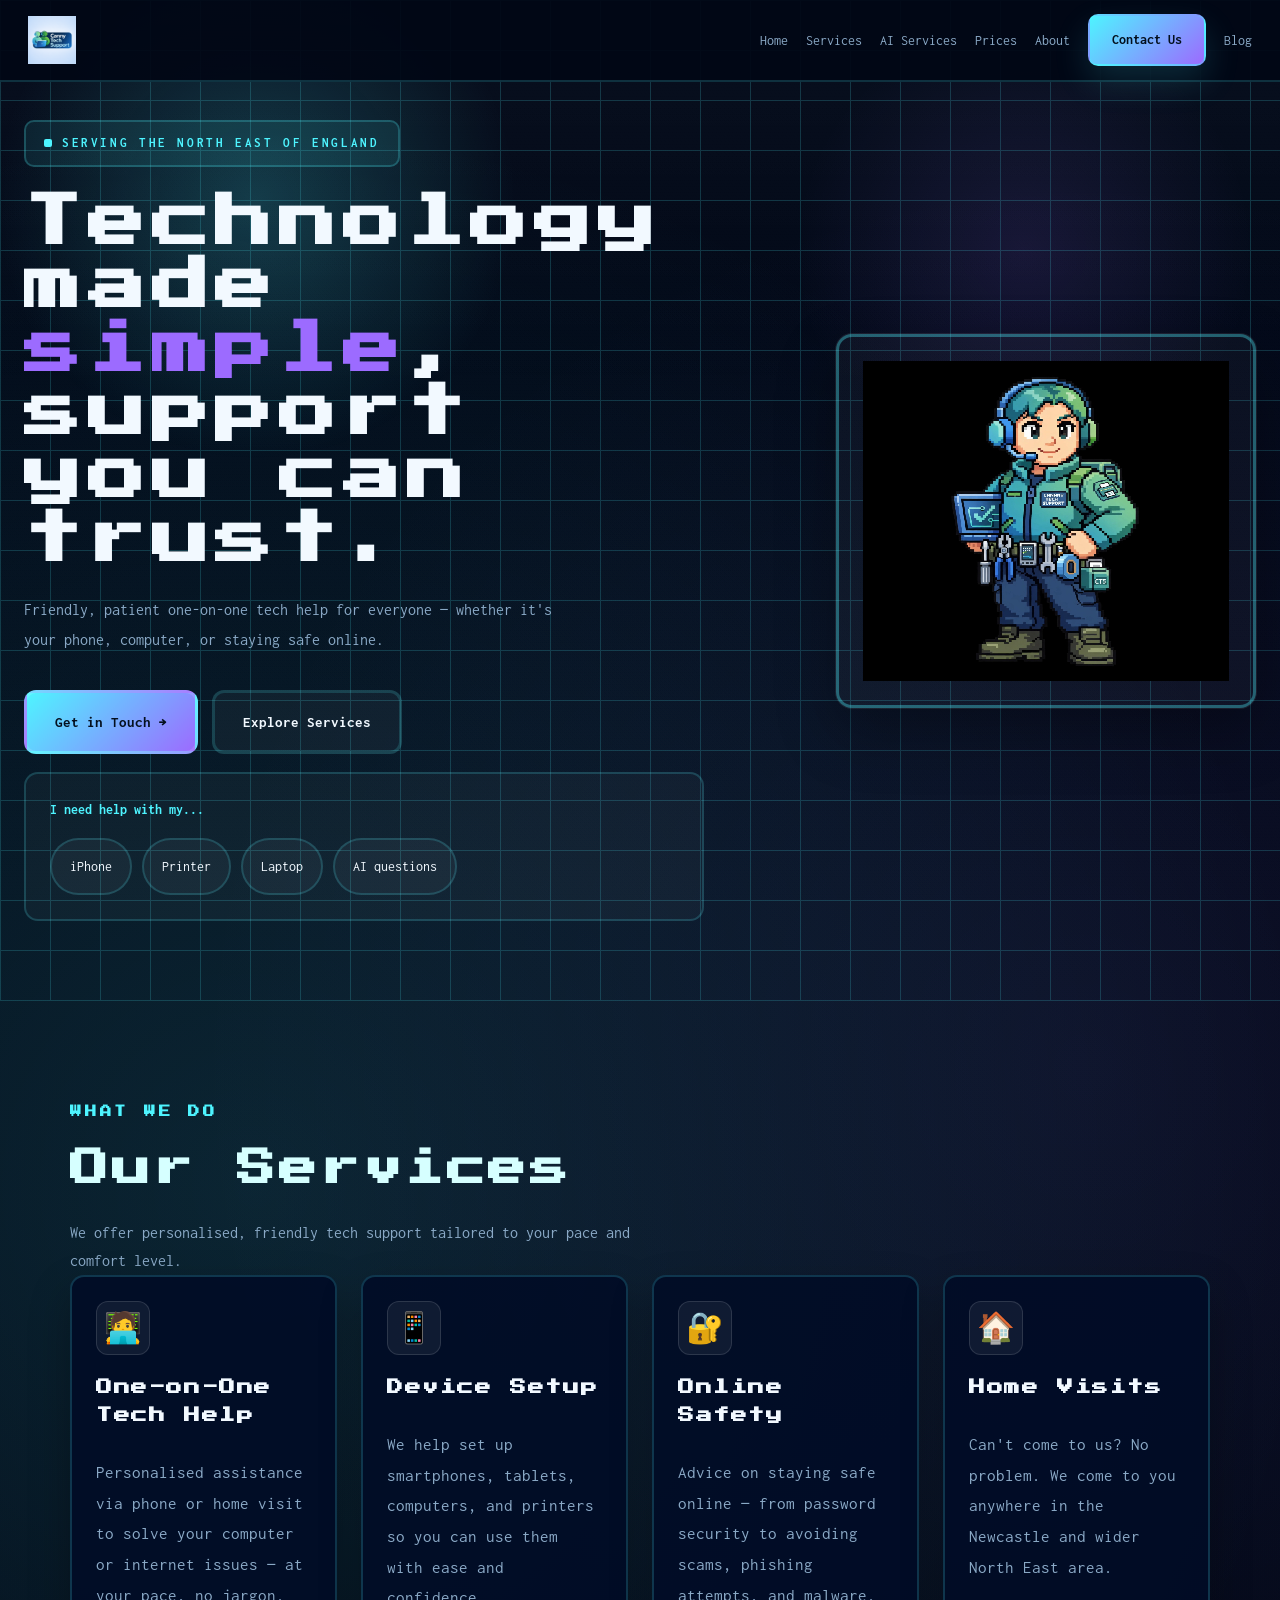
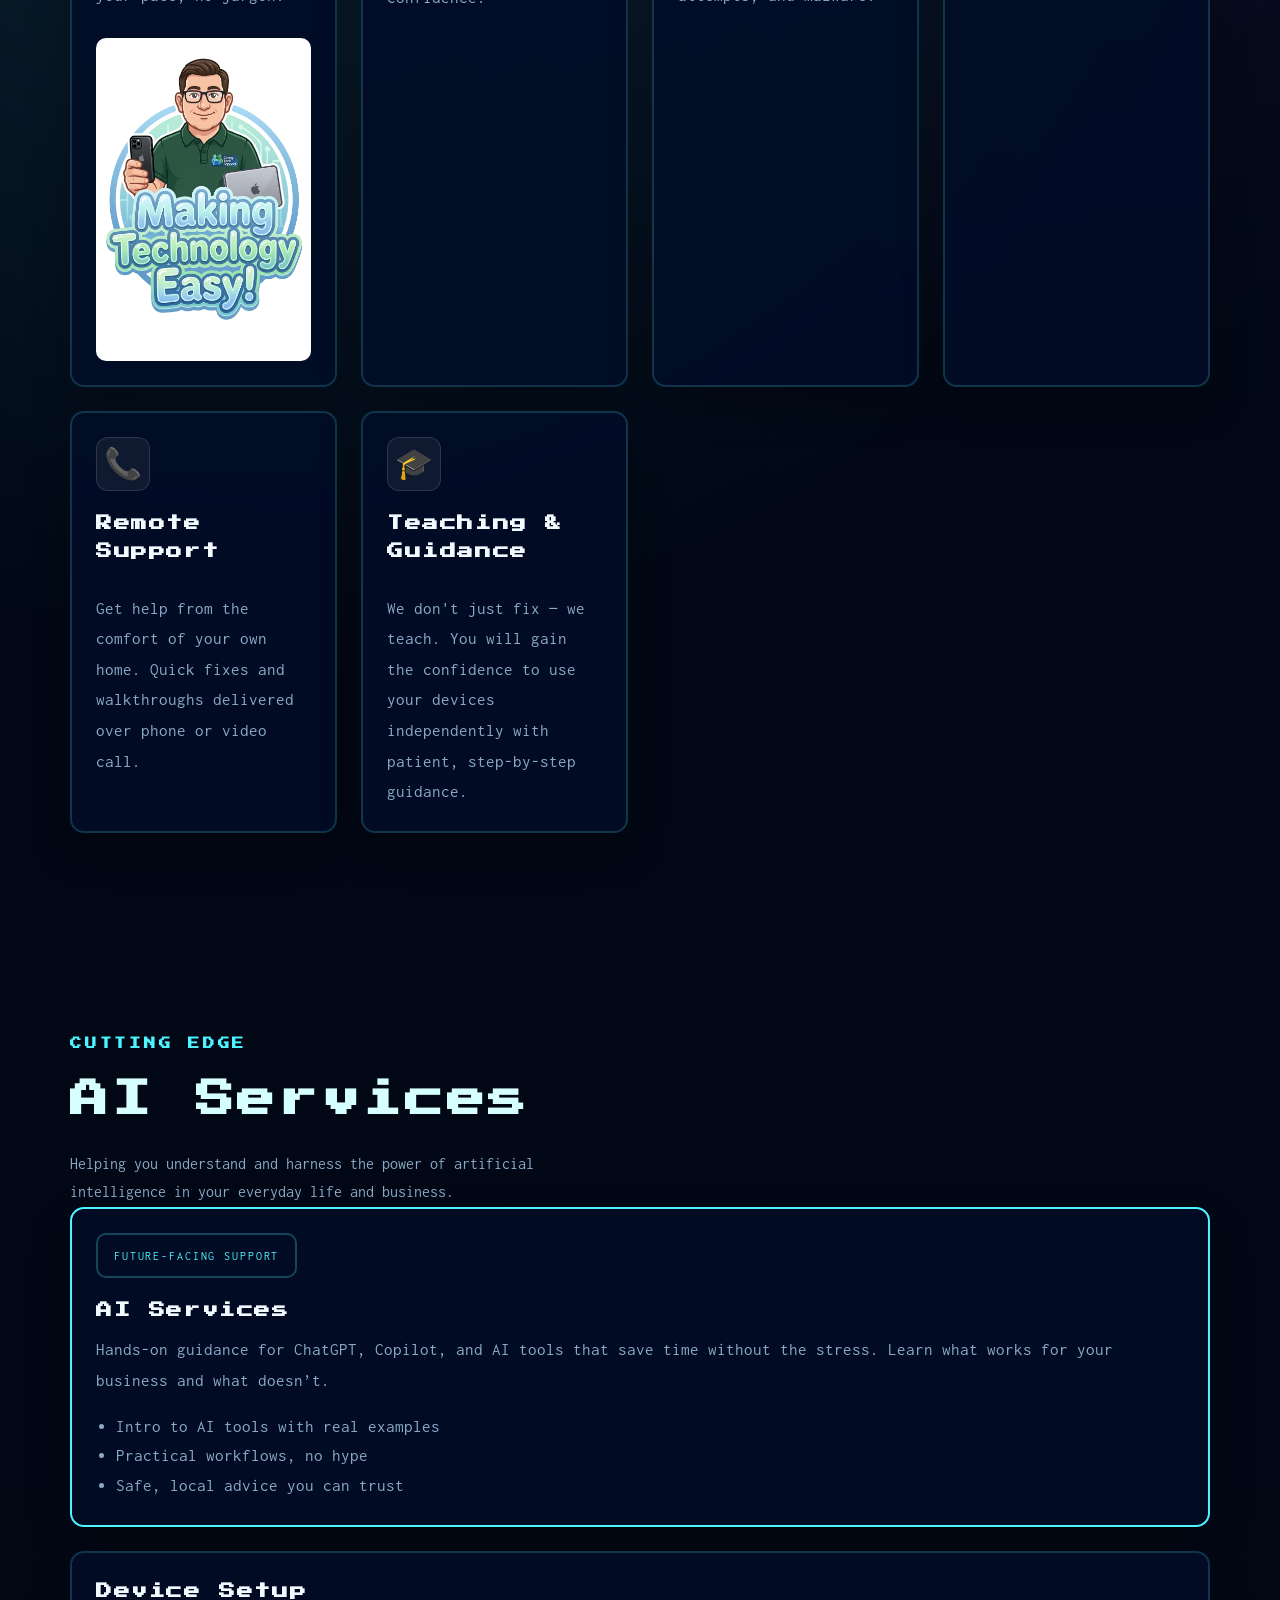
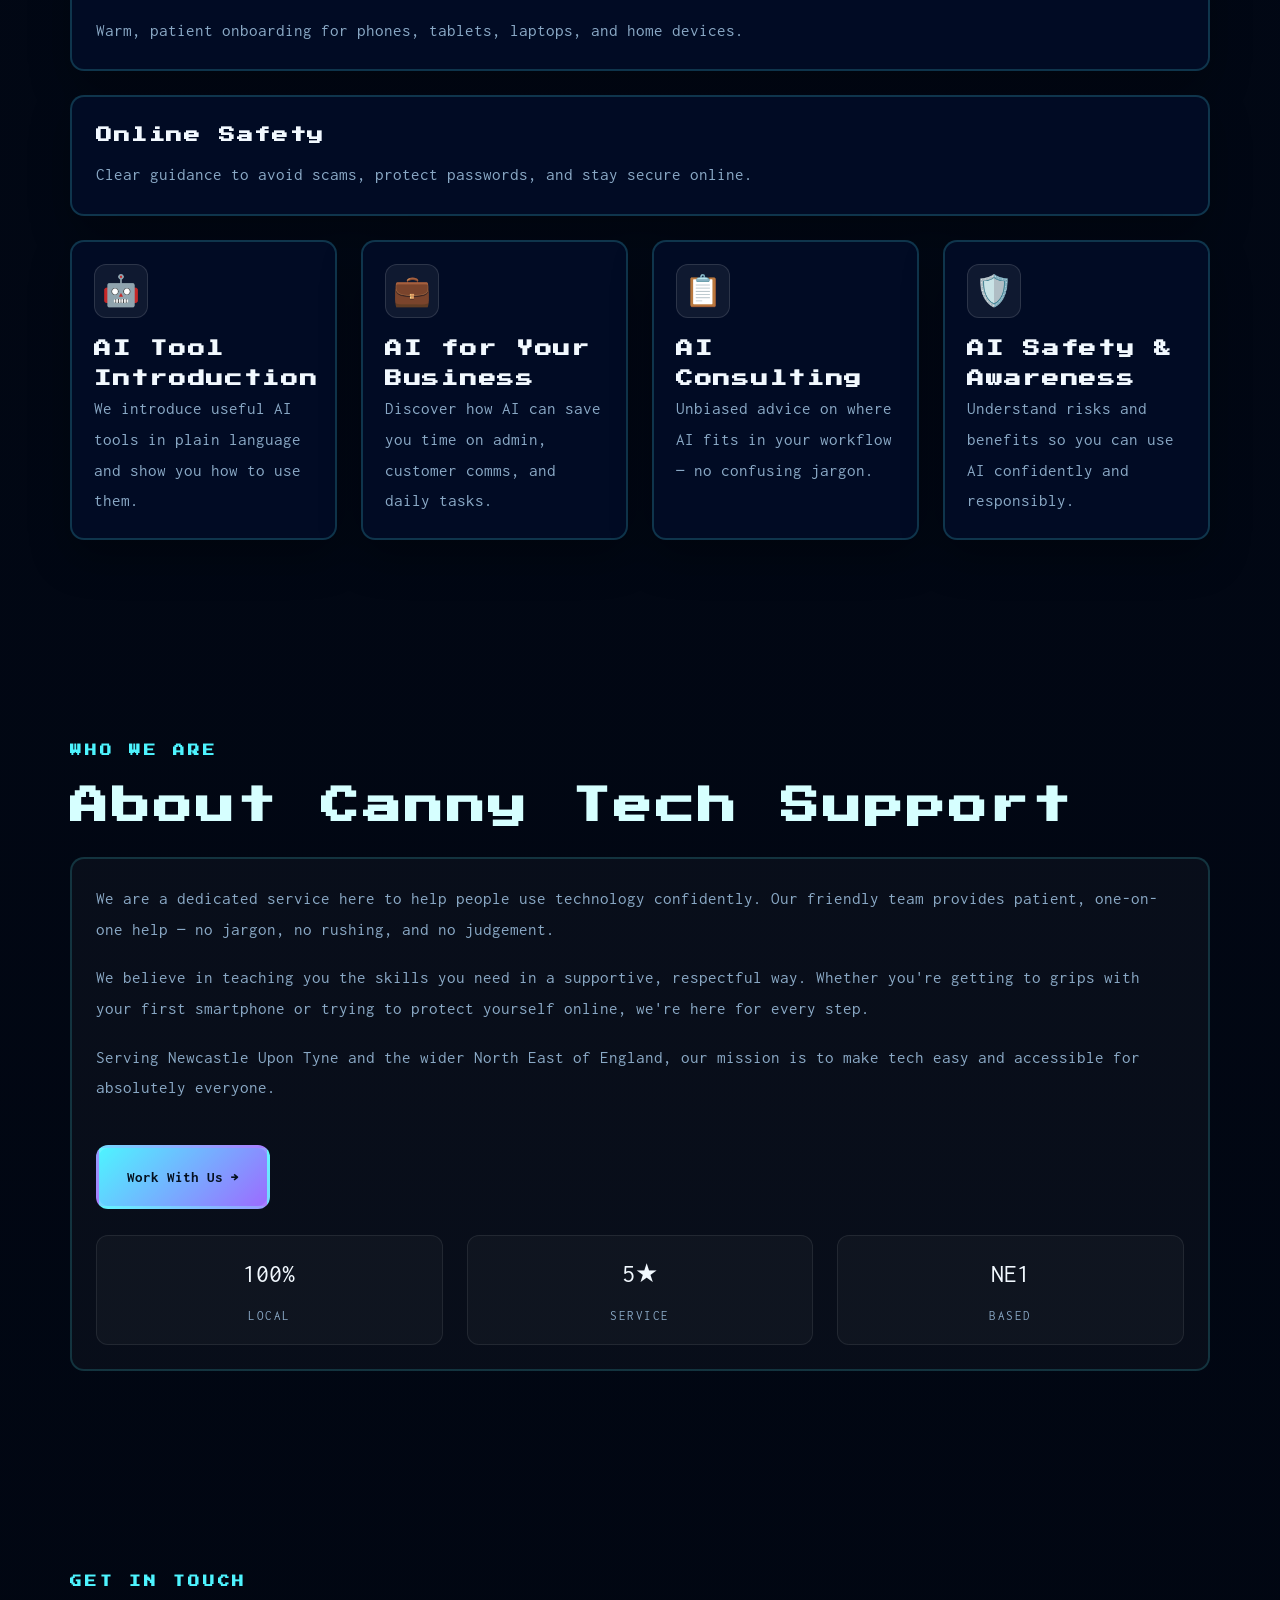
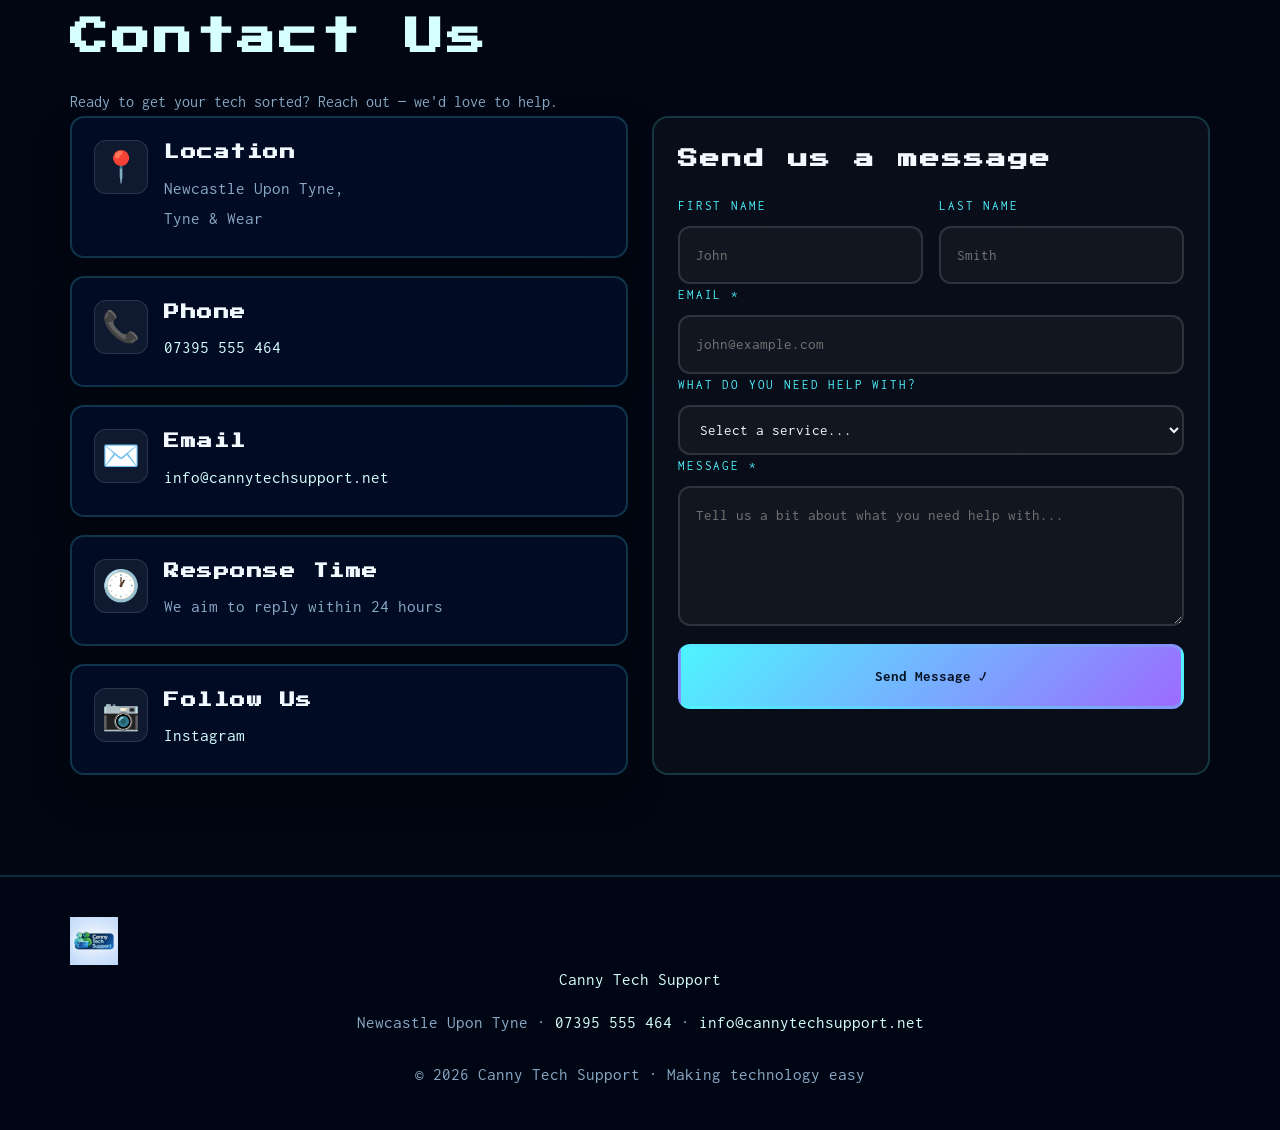
==== index.html @ 5ea212a1 "Initial commit" ====
<!DOCTYPE html>
<html lang="en">
<head>
<meta charset="UTF-8">
<meta name="viewport" content="width=device-width, initial-scale=1.0">
<title>Canny Tech Support</title>
<link rel="preconnect" href="https://fonts.googleapis.com">
<link rel="preconnect" href="https://fonts.gstatic.com" crossorigin>
<link href="https://fonts.googleapis.com/css2?family=Press+Start+2P&family=Inter:wght@400;500;600;700&family=Inconsolata:wght@400;500;600&family=Rajdhani:wght@500;700&family=Syne:wght@400;600;700;800&family=DM+Sans:ital,opsz,wght@0,9..40,300;0,9..40,400;0,9..40,500;1,9..40,300&display=swap" rel="stylesheet">
<link rel="stylesheet" href="css/main.css">
<script async src="https://www.googletagmanager.com/gtag/js?id=G-QMP705S3WR"></script>
<script>
  window.dataLayer = window.dataLayer || [];
  function gtag(){dataLayer.push(arguments);}
  gtag('js', new Date());
  gtag('config', 'G-QMP705S3WR');
</script>
</head>
<body>

<!-- NAV -->
<nav id="navbar">
  <a href="#home" class="nav-logo">
    <img src="img/CTS_Logo.png" alt="Canny Tech Support logo" class="site-logo">
  </a>
  <ul class="nav-links">
    <li><a href="#home">Home</a></li>
    <li><a href="#services">Services</a></li>
    <li><a href="#ai-services">AI Services</a></li>
    <li><a href="quote_calculator.html">Prices</a></li>
    <li><a href="#about">About</a></li>
    <li><a href="#contact" class="nav-cta">Contact Us</a></li>
    <li><a href="blog.html">Blog</a></li>
  </ul>
  <button class="hamburger" id="hamburger" aria-label="Open menu">
    <span></span><span></span><span></span>
  </button>
</nav>

<!-- MOBILE DRAWER (outside nav to avoid stacking/overflow issues) -->
<div class="mobile-drawer" id="mobile-drawer">
  <a href="#home">Home</a>
  <a href="#services">Services</a>
  <a href="#ai-services">AI Services</a>
  <a href="quote_calculator.html">Prices</a>
  <a href="#about">About</a>
  <a href="#contact" class="nav-cta">Contact Us</a>
  <a href="blog.html">Blog</a>

</div>

<!-- HERO -->
<section class="hero" id="home">
  <div class="hero-bg"></div>
  <div class="hero-grid"></div>
  <div class="hero-content">
    <div class="hero-copy">
      <div class="hero-badge">Serving the North East of England</div>
      <h1>Technology made <span>simple</span>,<br>support you can trust.</h1>
      <p class="hero-sub">Friendly, patient one-on-one tech help for everyone — whether it's your phone, computer, or staying safe online.</p>
      <div class="hero-actions">
        <a href="#contact" class="btn-primary">Get in Touch →</a>
        <a href="#services" class="btn-secondary">Explore Services</a>
      </div>
      <div class="hero-card" aria-label="Quick problem solver">
        <p class="hero-card-label">I need help with my...</p>
        <div class="hero-options" role="group" aria-label="Quick help topics">
          <button type="button" class="help-pill" data-target="services">iPhone</button>
          <button type="button" class="help-pill" data-target="services">Printer</button>
          <button type="button" class="help-pill" data-target="services">Laptop</button>
          <button type="button" class="help-pill" data-target="ai-services">AI questions</button>
        </div>
      </div>
    </div>
    <div class="hero-visual" aria-hidden="true">
      <img src="img/Canny-Tech-Guy.png" alt="Pixel art tech support helper" width="120" height="320">
    </div>
  </div>
</section>

<!-- SERVICES -->
<section id="services">
  <div class="container">
    <div class="services-header">
      <div class="section-label">What We Do</div>
      <h2 class="section-title">Our Services</h2>
      <p class="section-desc">We offer personalised, friendly tech support tailored to your pace and comfort level.</p>
    </div>
    <div class="services-grid">
      <div class="service-card">
        <div class="service-icon">🧑‍💻</div>
        <h3>One-on-One Tech Help</h3>
        <p>Personalised assistance via phone or home visit to solve your computer or internet issues — at your pace, no jargon.</p>
        <img src="img/CTS_Tech_Easy.PNG" alt="Tech support professional helping with devices" class="service-card-image">
      </div>
      <div class="service-card">
        <div class="service-icon">📱</div>
        <h3>Device Setup</h3>
        <p>We help set up smartphones, tablets, computers, and printers so you can use them with ease and confidence.</p>
      </div>
      <div class="service-card">
        <div class="service-icon">🔐</div>
        <h3>Online Safety</h3>
        <p>Advice on staying safe online — from password security to avoiding scams, phishing attempts, and malware.</p>
      </div>
      <div class="service-card">
        <div class="service-icon">🏠</div>
        <h3>Home Visits</h3>
        <p>Can't come to us? No problem. We come to you anywhere in the Newcastle and wider North East area.</p>
      </div>
      <div class="service-card">
        <div class="service-icon">📞</div>
        <h3>Remote Support</h3>
        <p>Get help from the comfort of your own home. Quick fixes and walkthroughs delivered over phone or video call.</p>
      </div>
      <div class="service-card">
        <div class="service-icon">🎓</div>
        <h3>Teaching & Guidance</h3>
        <p>We don't just fix — we teach. You will gain the confidence to use your devices independently with patient, step-by-step guidance.</p>
      </div>
    </div>
  </div>
</section>

<!-- AI SERVICES -->
<section id="ai-services">
  <div class="container">
    <div class="section-label">Cutting Edge</div>
    <h2 class="section-title">AI Services</h2>
    <p class="section-desc">Helping you understand and harness the power of artificial intelligence in your everyday life and business.</p>
    <div class="ai-grid">
      <div class="featured-grid">
        <article class="featured-card featured-ai">
          <div class="card-tag">Future-facing support</div>
          <h3>AI Services</h3>
          <p>Hands-on guidance for ChatGPT, Copilot, and AI tools that save time without the stress. Learn what works for your business and what doesn’t.</p>
          <ul class="featured-list">
            <li>Intro to AI tools with real examples</li>
            <li>Practical workflows, no hype</li>
            <li>Safe, local advice you can trust</li>
          </ul>
        </article>
        <article class="featured-card featured-small">
          <h4>Device Setup</h4>
          <p>Warm, patient onboarding for phones, tablets, laptops, and home devices.</p>
        </article>
        <article class="featured-card featured-small">
          <h4>Online Safety</h4>
          <p>Clear guidance to avoid scams, protect passwords, and stay secure online.</p>
        </article>
      </div>
      <div class="ai-details">
        <div class="ai-feature">
          <div class="ai-feature-icon">🤖</div>
          <div>
            <h4>AI Tool Introduction</h4>
            <p>We introduce useful AI tools in plain language and show you how to use them.</p>
          </div>
        </div>
        <div class="ai-feature">
          <div class="ai-feature-icon">💼</div>
          <div>
            <h4>AI for Your Business</h4>
            <p>Discover how AI can save you time on admin, customer comms, and daily tasks.</p>
          </div>
        </div>
        <div class="ai-feature">
          <div class="ai-feature-icon">📋</div>
          <div>
            <h4>AI Consulting</h4>
            <p>Unbiased advice on where AI fits in your workflow — no confusing jargon.</p>
          </div>
        </div>
        <div class="ai-feature">
          <div class="ai-feature-icon">🛡️</div>
          <div>
            <h4>AI Safety & Awareness</h4>
            <p>Understand risks and benefits so you can use AI confidently and responsibly.</p>
          </div>
        </div>
      </div>
    </div>
  </div>
</section>

<!-- ABOUT -->
<section id="about">
  <div class="container">
    <div class="section-label">Who We Are</div>
    <h2 class="section-title">About Canny Tech Support</h2>
    <div class="about-grid">
      <div class="about-text">
        <p>We are a dedicated service here to help people use technology confidently. Our friendly team provides patient, one-on-one help — no jargon, no rushing, and no judgement.</p>
        <p>We believe in teaching you the skills you need in a supportive, respectful way. Whether you're getting to grips with your first smartphone or trying to protect yourself online, we're here for every step.</p>
        <p>Serving Newcastle Upon Tyne and the wider North East of England, our mission is to make tech easy and accessible for absolutely everyone.</p>
        <a href="#contact" class="btn-primary" style="display:inline-flex; margin-top: 24px;">Work With Us →</a>
        <div class="stats-row">
          <div class="stat">
            <div class="stat-number">100%</div>
            <div class="stat-label">Local</div>
          </div>
          <div class="stat">
            <div class="stat-number">5★</div>
            <div class="stat-label">Service</div>
          </div>
          <div class="stat">
            <div class="stat-number">NE1</div>
            <div class="stat-label">Based</div>
          </div>
        </div>
      </div>
    </div>
  </div>
</section>

<!-- CONTACT -->
<section id="contact">
  <div class="container">
    <div class="section-label">Get In Touch</div>
    <h2 class="section-title">Contact Us</h2>
    <p class="section-desc">Ready to get your tech sorted? Reach out — we'd love to help.</p>
    <div class="contact-grid">
      <div class="contact-info">
        <div class="contact-item">
          <div class="contact-icon">📍</div>
          <div>
            <h4>Location</h4>
            <p>Newcastle Upon Tyne,<br>Tyne & Wear</p>
          </div>
        </div>
        <div class="contact-item">
          <div class="contact-icon">📞</div>
          <div>
            <h4>Phone</h4>
            <a href="tel:07395555464">07395 555 464</a>
          </div>
        </div>
        <div class="contact-item">
          <div class="contact-icon">✉️</div>
          <div>
            <h4>Email</h4>
            <a href="mailto:info@cannytechsupport.net">info@cannytechsupport.net</a>
          </div>
        </div>
        <div class="contact-item">
          <div class="contact-icon">🕐</div>
          <div>
            <h4>Response Time</h4>
            <p>We aim to reply within 24 hours</p>
          </div>
        </div>
        <div class="contact-item">
          <div class="contact-icon">📷</div>
          <div>
            <h4>Follow Us</h4>
            <a href="https://www.instagram.com/canny_tech_support?igsh=MTlrdXo3a3o2NHA3bA%3D%3D&utm_source=qr" target="_blank">Instagram</a>
          </div>
        </div>
      </div>
      <div class="contact-form">
        <h3>Send us a message</h3>
        <form action="https://formspree.io/f/mzdakapl" method="POST" id="contact-form">
          <div class="form-row">
            <div class="form-group">
              <label for="fname">First Name</label>
              <input type="text" name="first_name" id="fname" placeholder="John">
            </div>
            <div class="form-group">
              <label for="lname">Last Name</label>
              <input type="text" name="last_name" id="lname" placeholder="Smith">
            </div>
          </div>
          <div class="form-group">
            <label for="email">Email *</label>
            <input type="email" name="email" id="email" placeholder="john@example.com" required>
          </div>
          <div class="form-group">
            <label for="service">What do you need help with?</label>
            <select name="service" id="service">
              <option value="">Select a service...</option>
              <option>One-on-One Tech Help</option>
              <option>Device Setup</option>
              <option>Online Safety</option>
              <option>AI Services</option>
              <option>Home Visit</option>
              <option>Something else</option>
            </select>
          </div>
          <div class="form-group">
            <label for="message">Message *</label>
            <textarea name="message" id="message" placeholder="Tell us a bit about what you need help with..." required></textarea>
          </div>
          <button type="submit" class="form-submit" id="submit-btn">Send Message ✓</button>
          <div class="success-msg" id="success-msg">
            ✓ Message sent! We'll be in touch within 24 hours.
          </div>
          <div class="success-msg" id="error-msg" style="background:rgba(248,113,113,0.1);border-color:rgba(248,113,113,0.3);color:#f87171;">
            ✗ Something went wrong. Please try again or email us directly.
          </div>
        </form>
      </div>
    </div>
  </div>
</section>

<!-- FOOTER -->
<footer>
  <div class="footer-inner">
    <a href="#home" class="footer-logo">
      <img src="img/CTS_Logo.png" alt="Canny Tech Support logo" class="site-logo footer-logo-image">
      <span class="footer-logo-text">Canny Tech Support</span>
    </a>
    <p>Newcastle Upon Tyne · <a href="tel:07395555464">07395 555 464</a> · <a href="mailto:info@cannytechsupport.net">info@cannytechsupport.net</a></p>
    <p style="margin-top:10px">© 2026 Canny Tech Support · Making technology easy</p>
  </div>
</footer>

<script src="js/main.js"></script>
</body>
</html>
---- css/main.css ----
﻿:root {
  --bg: #020918;
  --surface: #071429;
  --surface2: #0b2344;
  --panel: rgba(2, 12, 39, 0.92);
  --border: #4ef4ff;
  --accent: #4ef4ff;
  --accent2: #9c6bff;
  --accent3: #d6ffff;
  --text: #f2f9ff;
  --muted: #8aa9c6;
  --radius: 10px;
  --shadow: 0 18px 40px rgba(0, 0, 0, 0.28);
}

html {
  scroll-behavior: smooth;
}

*, *::before, *::after {
  box-sizing: border-box;
  margin: 0;
  padding: 0;
}

body {
  font-family: 'Inconsolata', monospace;
  background: radial-gradient(circle at 20% 20%, rgba(78, 244, 255, 0.12), transparent 22%),
              radial-gradient(circle at 85% 18%, rgba(156, 107, 255, 0.08), transparent 18%),
              linear-gradient(180deg, #020918 0%, #010611 100%);
  color: var(--text);
  font-size: 17px;
  line-height: 1.75;
  overflow-x: hidden;
  min-height: 100vh;
}

body::before {
  content: '';
  position: fixed;
  inset: 0;
  pointer-events: none;
  background: repeating-linear-gradient(180deg, rgba(255,255,255,0.04) 0 1px, transparent 1px 3px);
  opacity: 0.06;
  z-index: -1;
}

img {
  max-width: 100%;
  display: block;
}

button,
input,
select,
textarea {
  font: inherit;
}

h1, h2, h3, h4, h5, h6, .section-title, .section-label {
  font-family: 'Press Start 2P', monospace;
  letter-spacing: 0.1em;
}

body.large-text { font-size: 19px; }

body.contrast-mode {
  --bg: #020d23;
  --surface: #0b2f5a;
  --surface2: #123b74;
  --border: #6ff5ff;
  --accent: #6ff5ff;
  --accent2: #c08cff;
  --accent3: #f1ffff;
  --text: #f9ffff;
  --muted: #c6e4ff;
}

.nav-logo, .footer-logo {
  color: var(--accent3);
}

nav {
  position: fixed;
  top: 0;
  left: 0;
  right: 0;
  z-index: 110;
  display: flex;
  align-items: center;
  justify-content: space-between;
  flex-wrap: wrap;
  gap: 16px;
  padding: 14px 28px;
  background: rgba(2, 7, 21, 0.92);
  border-bottom: 2px solid rgba(78,244,255,0.18);
}

.nav-logo {
  display: flex;
  align-items: center;
  gap: 14px;
  flex: 0 1 auto;
  min-width: 0;
}

.site-logo {
  height: 48px;
  width: auto;
  display: block;
}

.nav-links {
  display: flex;
  flex: 1 1 auto;
  flex-wrap: wrap;
  gap: 18px;
  list-style: none;
  justify-content: flex-end;
  align-items: center;
  margin-left: 12px;
  min-width: 0;
}

.nav-links li { white-space: nowrap; }

.nav-links a,
.footer-logo,
.nav-logo {
  color: var(--text);
  text-decoration: none;
}

.nav-links a {
  font-size: 0.85rem;
  color: var(--muted);
  transition: color 0.2s ease;
}

.nav-links a:hover { color: var(--accent3); }

.nav-cta {
  display: inline-flex;
  align-items: center;
  justify-content: center;
  padding: 12px 22px;
  border-radius: 10px;
  border: 2px solid rgba(78,244,255,0.3);
  background: linear-gradient(135deg, var(--accent), var(--accent2));
  color: #03101e !important;
  font-weight: 700 !important;
  box-shadow: 0 15px 35px rgba(78,244,255,0.15);
}

.nav-cta:hover { opacity: 0.95; }

.hamburger {
  display: none;
  flex-direction: column;
  gap: 5px;
  border: none;
  background: transparent;
  cursor: pointer;
}

.hamburger span {
  width: 22px;
  height: 2px;
  background: var(--text);
  border-radius: 2px;
  transition: transform 0.3s ease, opacity 0.3s ease;
}

.mobile-drawer {
  display: none;
  position: fixed;
  top: 64px;
  left: 0;
  right: 0;
  background: var(--surface);
  border-top: 1px solid rgba(78,244,255,0.18);
  z-index: 150;
  flex-direction: column;
  padding: 0;
  max-height: 0;
  overflow: hidden;
  transition: max-height 0.35s ease, opacity 0.35s ease;
}

.mobile-drawer.open {
  display: flex;
  max-height: 420px;
  opacity: 1;
}

.mobile-drawer a {
  display: block;
  padding: 14px 22px;
  color: var(--text);
  text-decoration: none;
  font-size: 0.95rem;
  border-bottom: 1px solid rgba(78,244,255,0.1);
  transition: background 0.2s ease, color 0.2s ease;
}

.mobile-drawer a:last-child { border-bottom: none; }

.mobile-drawer a:hover {
  background: rgba(78,244,255,0.08);
  color: var(--accent);
}

.hero {
  min-height: 100vh;
  display: grid;
  align-items: center;
  padding: 120px 24px 80px;
  position: relative;
  overflow: hidden;
  gap: 40px;
}

.hero-bg {
  position: absolute;
  inset: 0;
  background: radial-gradient(circle at 20% 20%, rgba(78,244,255,0.2), transparent 20%),
              radial-gradient(circle at 80% 25%, rgba(156,107,255,0.12), transparent 18%),
              linear-gradient(180deg, rgba(255,255,255,0.03), transparent 40%);
}

.hero-grid {
  position: absolute;
  inset: 0;
  background-image: linear-gradient(var(--border) 1px, transparent 1px),
                    linear-gradient(90deg, var(--border) 1px, transparent 1px);
  background-size: 50px 50px;
  opacity: 0.18;
}

.hero-content {
  position: relative;
  z-index: 1;
  display: grid;
  grid-template-columns: minmax(0, 1fr) minmax(280px, 420px);
  gap: 46px;
  align-items: center;
}

.hero-copy {
  max-width: 680px;
}

.hero-visual {
  padding: 24px;
  background: rgba(255,255,255,0.03);
  border: 3px solid rgba(78,244,255,0.35);
  border-radius: 16px;
  box-shadow: 0 0 0 1px rgba(255,255,255,0.08), 0 24px 60px rgba(0,0,0,0.28);
  display: flex;
  align-items: center;
  justify-content: center;
}

.hero-visual img {
  width: 100%;
  max-width: 420px;
  image-rendering: pixelated;
}

.hero-badge {
  display: inline-flex;
  align-items: center;
  gap: 10px;
  background: rgba(78,244,255,0.08);
  border: 2px solid rgba(78,244,255,0.22);
  border-radius: 10px;
  padding: 10px 18px;
  font-size: 0.82rem;
  font-weight: 700;
  color: var(--accent);
  margin-bottom: 24px;
  letter-spacing: 0.2em;
  text-transform: uppercase;
}

.hero-badge::before {
  content: '';
  width: 8px;
  height: 8px;
  background: var(--accent);
  border-radius: 2px;
}

h1 {
  font-size: clamp(2.2rem, 5vw, 3.6rem);
  line-height: 1.1;
  margin-bottom: 24px;
  color: var(--text);
}

h1 span { color: var(--accent2); }

.hero-sub {
  color: var(--muted);
  font-size: 1rem;
  max-width: 560px;
  margin-bottom: 34px;
  line-height: 1.9;
}

.hero-actions {
  display: flex;
  gap: 14px;
  flex-wrap: wrap;
}

.hero-card {
  margin-top: 18px;
  padding: 24px;
  background: rgba(255,255,255,0.03);
  border: 2px solid rgba(78,244,255,0.18);
  border-radius: 14px;
}

.hero-card-label {
  display: block;
  font-size: 0.85rem;
  font-weight: 700;
  color: var(--accent);
  margin-bottom: 16px;
}

.hero-options {
  display: flex;
  flex-wrap: wrap;
  gap: 10px;
}

.help-pill {
  border: 2px solid rgba(78,244,255,0.18);
  border-radius: 999px;
  background: rgba(255,255,255,0.04);
  color: var(--text);
  padding: 14px 18px;
  cursor: pointer;
  font-size: 0.9rem;
}

.help-pill:hover,
.help-pill:focus-visible {
  background: rgba(78,244,255,0.16);
  border-color: var(--accent);
}

.btn-primary {
  display: inline-flex;
  align-items: center;
  justify-content: center;
  gap: 8px;
  background: linear-gradient(135deg, var(--accent), var(--accent2));
  color: #04101f;
  font-weight: 700;
  font-size: 0.95rem;
  padding: 16px 28px;
  border-radius: 12px;
  border: 3px solid rgba(255,255,255,0.12);
  text-decoration: none;
  transition: transform 0.2s ease, filter 0.2s ease;
}

.btn-primary:hover {
  transform: translateY(-2px);
  filter: brightness(1.05);
}

.btn-secondary {
  display: inline-flex;
  align-items: center;
  justify-content: center;
  gap: 8px;
  background: rgba(255,255,255,0.04);
  color: var(--text);
  font-weight: 700;
  font-size: 0.95rem;
  padding: 16px 28px;
  border-radius: 12px;
  border: 3px solid rgba(78,244,255,0.16);
  text-decoration: none;
  transition: border-color 0.2s ease, background 0.2s ease;
}

.btn-secondary:hover {
  background: rgba(78,244,255,0.12);
  border-color: var(--accent);
  color: var(--accent3);
}

section { padding: 100px 24px; }

.container { max-width: 1140px; margin: 0 auto; }

.section-label {
  font-size: 0.72rem;
  font-weight: 700;
  letter-spacing: 0.24em;
  text-transform: uppercase;
  color: var(--accent);
  margin-bottom: 14px;
}

.section-title {
  font-size: clamp(1.8rem, 3vw, 2.4rem);
  margin-bottom: 16px;
  color: var(--accent3);
}

.section-desc {
  color: var(--muted);
  max-width: 560px;
  font-size: 0.98rem;
  line-height: 1.8;
}

.services-grid,
.ai-details,
.stats-row,
.about-grid,
.contact-grid {
  display: grid;
  gap: 24px;
}

.services-grid {
  grid-template-columns: repeat(auto-fit, minmax(260px, 1fr));
}

.service-card,
.ai-feature,
.contact-item,
.featured-card,
.snake-score,
.snake-board-wrap,
.snake-panel,
.blog-card {
  background: var(--panel);
  border: 2px solid rgba(78,244,255,0.18);
  border-radius: 14px;
  box-shadow: var(--shadow);
}

.service-card {
  padding: 24px;
  display: flex;
  flex-direction: column;
  gap: 18px;
}

.service-icon,
.ai-feature-icon,
.contact-icon {
  width: 54px;
  height: 54px;
  display: grid;
  place-items: center;
  border-radius: 12px;
  font-size: 1.9rem;
  background: rgba(255,255,255,0.06);
  border: 1px solid rgba(255,255,255,0.12);
}

.service-card h3,
.featured-card h3,
.featured-card h4,
.contact-item h4,
.about-text h3 {
  font-size: 1rem;
  color: var(--text);
  margin-bottom: 10px;
}

.service-card p,
.featured-card p,
.contact-item p,
.contact-item a,
.about-text p,
.ai-feature p,
.blog-card p {
  color: var(--muted);
  line-height: 1.8;
}

.service-card img {
  width: 100%;
  display: block;
  margin-top: 10px;
  border-radius: 10px;
  image-rendering: crisp-edges;
}

.featured-grid {
  display: grid;
  gap: 24px;
}

.featured-ai,
.featured-small {
  padding: 24px;
}

.featured-ai {
  border-color: var(--accent);
}

.card-tag {
  display: inline-flex;
  padding: 10px 16px;
  border: 2px solid rgba(78,244,255,0.25);
  border-radius: 10px;
  color: var(--accent);
  font-size: 0.78rem;
  letter-spacing: 0.15em;
  margin-bottom: 18px;
  text-transform: uppercase;
}

.featured-list {
  padding-left: 20px;
  margin-top: 16px;
  color: var(--muted);
}

.ai-grid {
  display: grid;
  gap: 24px;
}

.ai-details {
  grid-template-columns: repeat(auto-fit, minmax(220px, 1fr));
}

.ai-feature {
  padding: 22px;
}

.ai-feature-icon { margin-bottom: 16px; }

.about-grid { grid-template-columns: 1fr; }

.about-text {
  padding: 24px;
  border: 2px solid rgba(78,244,255,0.16);
  border-radius: 14px;
  background: rgba(255,255,255,0.03);
}

.about-text p { margin-bottom: 18px; }

.stats-row {
  grid-template-columns: repeat(3, minmax(0, 1fr));
  margin-top: 26px;
}

.stat {
  padding: 16px;
  background: rgba(255,255,255,0.03);
  border: 1px solid rgba(255,255,255,0.08);
  border-radius: 12px;
  text-align: center;
}

.stat-number {
  font-size: 1.6rem;
  margin-bottom: 8px;
}

.stat-label {
  color: var(--muted);
  letter-spacing: 0.12em;
  text-transform: uppercase;
  font-size: 0.8rem;
}

.contact-grid {
  grid-template-columns: minmax(280px, 1fr) minmax(320px, 1fr);
}

.contact-info { display: grid; gap: 18px; }

.contact-item {
  display: grid;
  grid-template-columns: auto 1fr;
  gap: 16px;
  align-items: flex-start;
  padding: 22px;
}

.contact-item h4 {
  margin-bottom: 6px;
  font-size: 0.95rem;
}

.contact-item a {
  color: var(--accent3);
  text-decoration: none;
}

.contact-item a:hover { color: var(--accent); }

.contact-form {
  padding: 24px;
  border: 2px solid rgba(78,244,255,0.18);
  border-radius: 16px;
  background: rgba(255,255,255,0.03);
}

.contact-form h3 { margin-bottom: 18px; }

.form-row {
  display: grid;
  gap: 16px;
  grid-template-columns: repeat(2, minmax(0, 1fr));
}

.form-group { display: grid; gap: 8px; }

label {
  font-size: 0.82rem;
  text-transform: uppercase;
  letter-spacing: 0.14em;
  color: var(--accent);
}

input,
select,
textarea {
  width: 100%;
  border: 2px solid rgba(255,255,255,0.12);
  border-radius: 12px;
  background: rgba(255,255,255,0.04);
  color: var(--text);
  padding: 14px 16px;
  font-size: 0.95rem;
  outline: none;
}

input:focus,
select:focus,
textarea:focus {
  border-color: var(--accent);
  box-shadow: 0 0 0 4px rgba(78,244,255,0.1);
}

textarea { min-height: 140px; resize: vertical; }

.form-submit {
  margin-top: 18px;
  display: inline-flex;
  align-items: center;
  justify-content: center;
  width: 100%;
  padding: 16px 22px;
  border: 3px solid rgba(78,244,255,0.25);
  background: linear-gradient(135deg, #4ef4ff, #9c6bff);
  color: #04101f;
  font-weight: 700;
  font-size: 0.95rem;
  border-radius: 12px;
  cursor: pointer;
  transition: transform 0.2s ease, filter 0.2s ease;
}

.form-submit:hover { transform: translateY(-1px); filter: brightness(1.05); }

.success-msg {
  margin-top: 18px;
  padding: 16px;
  border: 2px solid rgba(78,244,255,0.2);
  background: rgba(78,244,255,0.08);
  color: var(--accent3);
  border-radius: 12px;
  display: none;
}

.success-msg.animate { animation: pop 0.35s ease both; }

@keyframes pop {
  from { transform: scale(0.98); opacity: 0; }
  to { transform: scale(1); opacity: 1; }
}

footer {
  padding: 40px 24px;
  background: rgba(2, 7, 21, 0.96);
  border-top: 2px solid rgba(78,244,255,0.16);
}

.footer-inner {
  max-width: 1140px;
  margin: 0 auto;
  display: grid;
  gap: 12px;
  text-align: center;
}

.footer-inner p {
  color: var(--muted);
  line-height: 1.8;
}

.footer-inner a {
  color: var(--accent3);
  text-decoration: none;
}

.footer-inner a:hover { color: var(--accent); }

@media (max-width: 960px) {
  nav { padding: 14px 20px; }
  .nav-links { gap: 18px; }
  .hero { padding-top: 100px; }
  .hero-content { grid-template-columns: 1fr; }
  .hero-visual { max-width: 100%; }
  .contact-grid,
  .about-grid,
  .stats-row,
  .ai-details { grid-template-columns: 1fr; }
  .form-row { grid-template-columns: 1fr; }
}

@media (max-width: 960px) {
  .nav-links { display: none; }
  .hamburger { display: flex; }
  nav { justify-content: space-between; }
  .hero { padding-top: 100px; }
  .hero-content { grid-template-columns: 1fr; }
  .hero-visual { max-width: 100%; }
  .contact-grid,
  .about-grid,
  .stats-row,
  .ai-details { grid-template-columns: 1fr; }
  .form-row { grid-template-columns: 1fr; }
}

@media (max-width: 720px) {
  .nav-links { display: none; }
  .hamburger { display: flex; }
  nav {
    justify-content: space-between;
    padding: 14px 18px;
  }
  .hero { padding: 100px 18px 60px; }
  .hero-badge { width: fit-content; }
  .hero-sub { margin-left: auto; margin-right: auto; }
  .hero-actions { justify-content: center; }
  section { padding: 80px 18px; }
  .footer-inner { text-align: left; }
}

.blog-grid {
  display: grid;
  grid-template-columns: repeat(auto-fit, minmax(280px, 1fr));
  gap: 24px;
  padding-top: 0;
  padding-bottom: 80px;
}

.blog-card {
  background: var(--panel);
  border: 2px solid rgba(78,244,255,0.18);
  border-radius: 14px;
  overflow: hidden;
  box-shadow: 0 20px 50px rgba(0, 0, 0, 0.22);
  transition: transform 0.25s ease, border-color 0.25s ease;
  display: flex;
  flex-direction: column;
}

.blog-card:hover {
  transform: translateY(-4px);
  border-color: rgba(78,244,255,0.5);
}

.blog-image-link { display: block; text-decoration: none; }

.blog-card img {
  width: 100%;
  height: auto;
  max-height: 320px;
  object-fit: contain;
  object-position: center;
  display: block;
  padding: 16px 16px 0;
  background: linear-gradient(180deg, rgba(6, 22, 48, 0.85), rgba(6, 22, 48, 0.2));
  border-bottom: 2px solid rgba(78,244,255,0.1);
}

.blog-card-body { padding: 24px; }

.blog-kicker {
  color: var(--accent);
  font-size: 0.8rem;
  text-transform: uppercase;
  letter-spacing: 0.08em;
  margin-bottom: 8px;
  font-weight: 700;
}

.blog-card h2 {
  font-size: 1.35rem;
  margin-bottom: 10px;
}

.blog-card p { color: var(--muted); line-height: 1.7; }

.snake-score {
  min-width: 120px;
  padding: 14px 18px;
  background: var(--panel);
  border: 2px solid rgba(78,244,255,0.22);
  border-radius: 14px;
  text-align: center;
}

.snake-score span {
  display: block;
  color: var(--muted);
  font-size: 0.75rem;
  font-weight: 700;
  letter-spacing: 0.08em;
  text-transform: uppercase;
}

.snake-score strong {
  display: block;
  color: var(--accent3);
  font-size: 2rem;
  line-height: 1.1;
}

.snake-layout {
  display: grid;
  grid-template-columns: minmax(280px, 1fr) minmax(200px, 320px);
  gap: 24px;
  align-items: start;
}

.snake-board-wrap,
.snake-panel {
  background: var(--panel);
  border: 2px solid rgba(78,244,255,0.22);
  border-radius: 14px;
  box-shadow: 0 20px 50px rgba(0, 0, 0, 0.22);
}

.snake-board-wrap { padding: clamp(12px, 2vw, 18px); }

.snake-board {
  --snake-grid-size: 20;
  display: grid;
  grid-template-columns: repeat(var(--snake-grid-size), 1fr);
  width: 100%;
  max-width: 620px;
  aspect-ratio: 1;
  margin: 0 auto;
  background: #010816;
  border: 2px solid rgba(78,244,255,0.18);
  outline: none;
}

.snake-cell {
  border: 1px solid rgba(78,244,255,0.08);
  background: rgba(255,255,255,0.02);
}

.snake-cell-body { background: var(--accent); }

.snake-cell-head { background: var(--accent3); }

.snake-cell-food { background: #f87171; }

.snake-panel { display: grid; gap: 18px; padding: 20px; }

.snake-status { color: var(--muted); font-weight: 700; }

.snake-actions { display: grid; gap: 10px; }

.snake-restart,
.snake-pause { width: 100%; justify-content: center; }

.snake-controls {
  display: grid;
  grid-template-columns: repeat(2, 1fr);
  gap: 10px;
}

.snake-controls button {
  width: 100%;
  min-height: 48px;
  border: 2px solid rgba(255,255,255,0.14);
  border-radius: 12px;
  background: #020918;
  color: var(--text);
  cursor: pointer;
  font-weight: 700;
  transition: border-color 0.2s ease, transform 0.2s ease;
}

.snake-controls button:hover,
.snake-controls button:focus-visible {
  border-color: var(--accent);
  outline: none;
  transform: translateY(-1px);
}

.snake-footnote {
  margin-top: 32px;
  padding: 22px;
  border-radius: var(--radius);
  background: rgba(255,255,255,0.04);
  border: 1px solid rgba(255,255,255,0.08);
  color: var(--muted);
  line-height: 1.8;
}
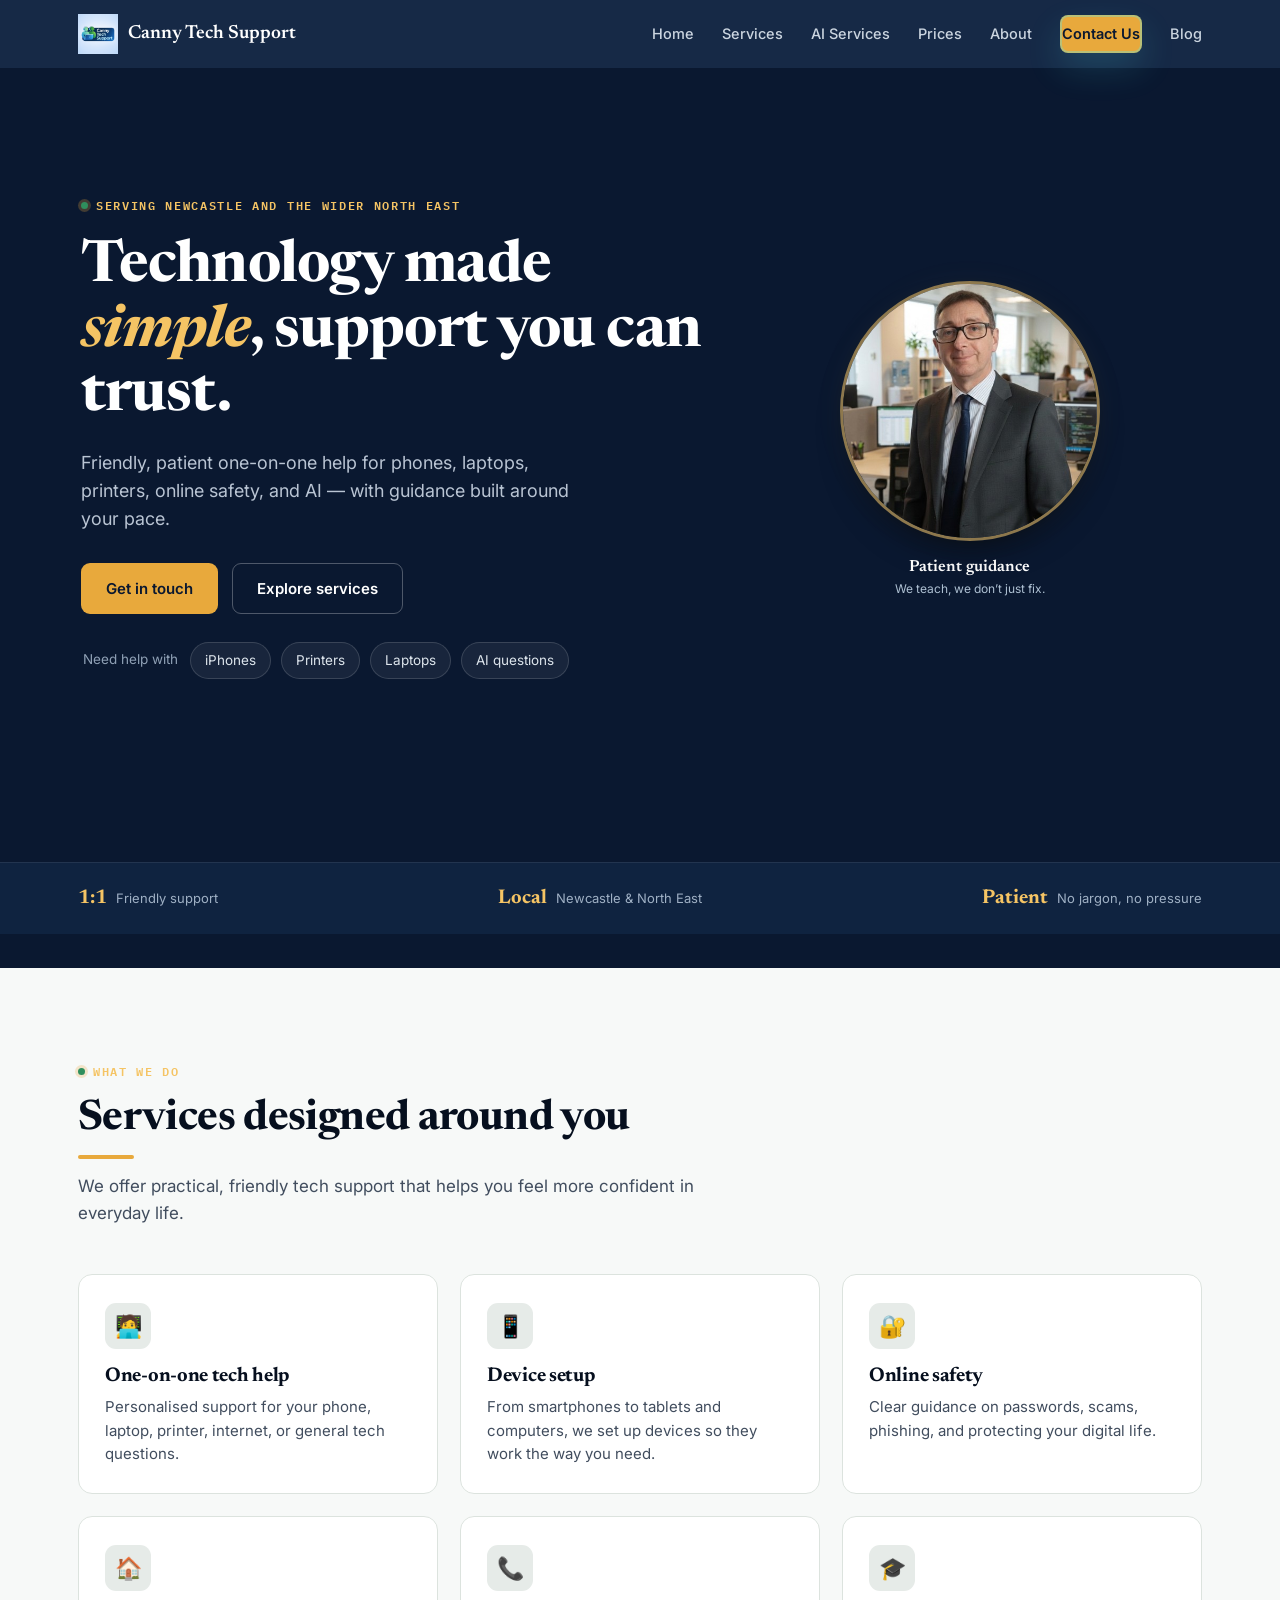
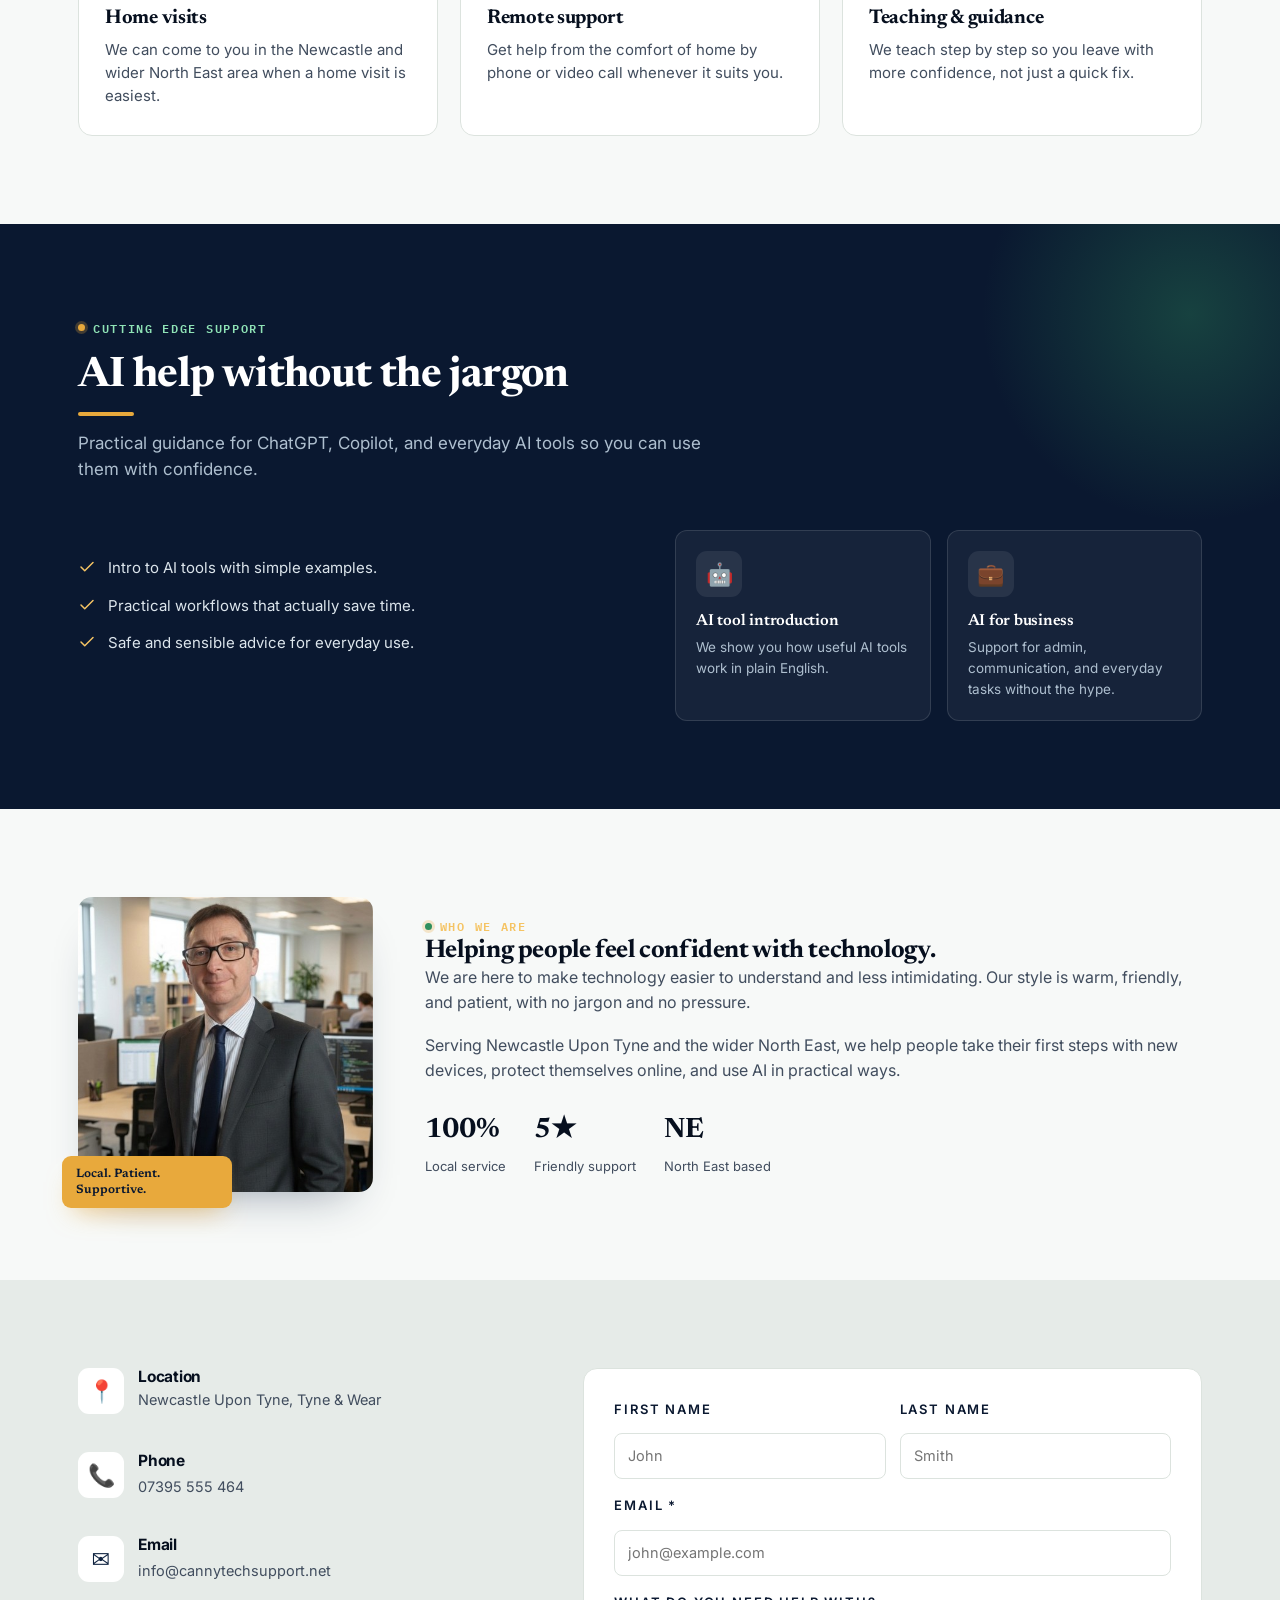
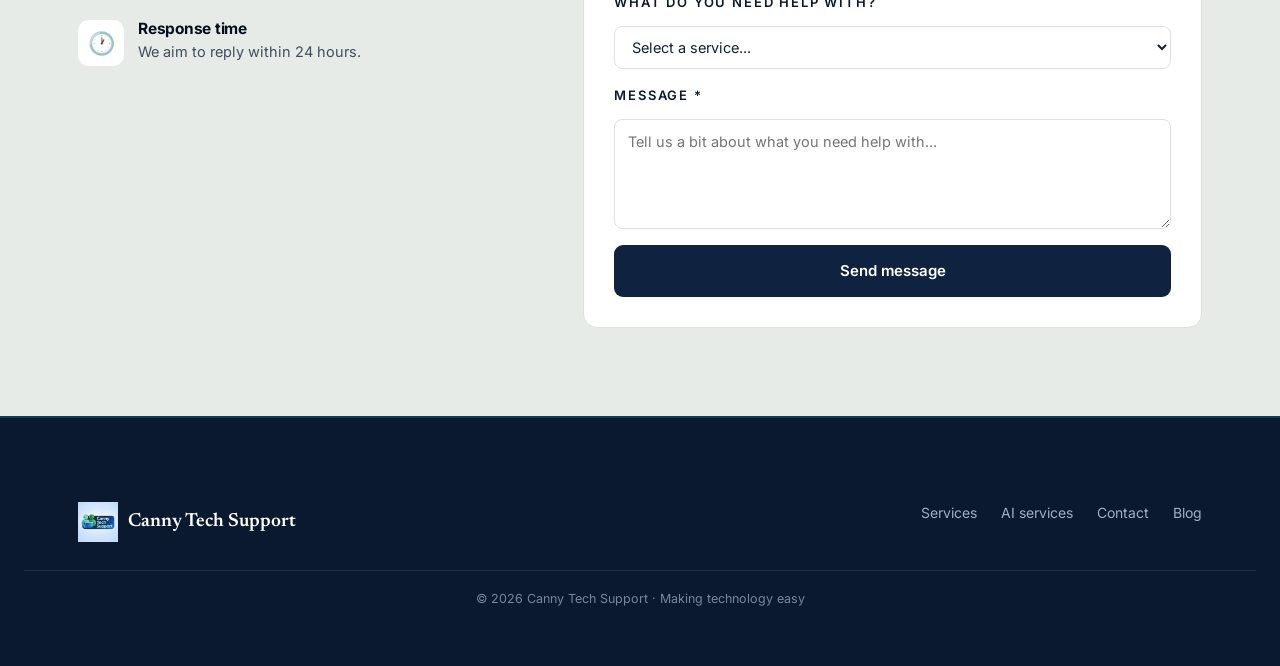
==== commit a4e69004: "Update blog and quote calculator images, brighten blog headings, and apply page revisions" ====
--- a/index.html
+++ b/index.html
@@ -1,282 +1,237 @@
 <!DOCTYPE html>
 <html lang="en">
 <head>
-<meta charset="UTF-8">
-<meta name="viewport" content="width=device-width, initial-scale=1.0">
-<title>Canny Tech Support</title>
-<link rel="preconnect" href="https://fonts.googleapis.com">
-<link rel="preconnect" href="https://fonts.gstatic.com" crossorigin>
-<link href="https://fonts.googleapis.com/css2?family=Press+Start+2P&family=Inter:wght@400;500;600;700&family=Inconsolata:wght@400;500;600&family=Rajdhani:wght@500;700&family=Syne:wght@400;600;700;800&family=DM+Sans:ital,opsz,wght@0,9..40,300;0,9..40,400;0,9..40,500;1,9..40,300&display=swap" rel="stylesheet">
-<link rel="stylesheet" href="css/main.css">
-<script async src="https://www.googletagmanager.com/gtag/js?id=G-QMP705S3WR"></script>
-<script>
-  window.dataLayer = window.dataLayer || [];
-  function gtag(){dataLayer.push(arguments);}
-  gtag('js', new Date());
-  gtag('config', 'G-QMP705S3WR');
-</script>
+  <meta charset="UTF-8">
+  <meta name="viewport" content="width=device-width, initial-scale=1.0">
+  <title>Canny Tech Support — Technology made simple, people made confident</title>
+  <meta name="description" content="Friendly, patient one-on-one tech support and AI guidance across Newcastle and the North East. We teach, not just fix.">
+  <link rel="preconnect" href="https://fonts.googleapis.com">
+  <link rel="preconnect" href="https://fonts.gstatic.com" crossorigin>
+  <link href="https://fonts.googleapis.com/css2?family=Newsreader:ital,opsz,wght@0,72,400;0,72,500;0,72,600;0,72,700;1,72,500;1,72,600;1,72,700&family=Inter:wght@400;500;600;700&family=IBM+Plex+Mono:wght@500&display=swap" rel="stylesheet">
+  <link rel="stylesheet" href="css/main.css">
+  <script async src="https://www.googletagmanager.com/gtag/js?id=G-QMP705S3WR"></script>
+  <script>
+    window.dataLayer = window.dataLayer || [];
+    function gtag(){dataLayer.push(arguments);}
+    gtag('js', new Date());
+    gtag('config', 'G-QMP705S3WR');
+  </script>
 </head>
 <body>
-
-<!-- NAV -->
-<nav id="navbar">
-  <a href="#home" class="nav-logo">
-    <img src="img/CTS_Logo.png" alt="Canny Tech Support logo" class="site-logo">
-  </a>
-  <ul class="nav-links">
-    <li><a href="#home">Home</a></li>
-    <li><a href="#services">Services</a></li>
-    <li><a href="#ai-services">AI Services</a></li>
-    <li><a href="quote_calculator.html">Prices</a></li>
-    <li><a href="#about">About</a></li>
-    <li><a href="#contact" class="nav-cta">Contact Us</a></li>
-    <li><a href="blog.html">Blog</a></li>
-  </ul>
-  <button class="hamburger" id="hamburger" aria-label="Open menu">
-    <span></span><span></span><span></span>
-  </button>
-</nav>
-
-<!-- MOBILE DRAWER (outside nav to avoid stacking/overflow issues) -->
-<div class="mobile-drawer" id="mobile-drawer">
-  <a href="#home">Home</a>
-  <a href="#services">Services</a>
-  <a href="#ai-services">AI Services</a>
-  <a href="quote_calculator.html">Prices</a>
-  <a href="#about">About</a>
-  <a href="#contact" class="nav-cta">Contact Us</a>
-  <a href="blog.html">Blog</a>
-
-</div>
-
-<!-- HERO -->
-<section class="hero" id="home">
-  <div class="hero-bg"></div>
-  <div class="hero-grid"></div>
-  <div class="hero-content">
-    <div class="hero-copy">
-      <div class="hero-badge">Serving the North East of England</div>
-      <h1>Technology made <span>simple</span>,<br>support you can trust.</h1>
-      <p class="hero-sub">Friendly, patient one-on-one tech help for everyone — whether it's your phone, computer, or staying safe online.</p>
-      <div class="hero-actions">
-        <a href="#contact" class="btn-primary">Get in Touch →</a>
-        <a href="#services" class="btn-secondary">Explore Services</a>
-      </div>
-      <div class="hero-card" aria-label="Quick problem solver">
-        <p class="hero-card-label">I need help with my...</p>
-        <div class="hero-options" role="group" aria-label="Quick help topics">
-          <button type="button" class="help-pill" data-target="services">iPhone</button>
-          <button type="button" class="help-pill" data-target="services">Printer</button>
-          <button type="button" class="help-pill" data-target="services">Laptop</button>
-          <button type="button" class="help-pill" data-target="ai-services">AI questions</button>
-        </div>
-      </div>
-    </div>
-    <div class="hero-visual" aria-hidden="true">
-      <img src="img/Canny-Tech-Guy.png" alt="Pixel art tech support helper" width="120" height="320">
-    </div>
+  <header>
+    <div class="nav-inner">
+      <a href="#home" class="logo" aria-label="Canny Tech Support home">
+        <img src="img/CTS_Logo.png" alt="Canny Tech Support logo">
+        <span>Canny Tech Support</span>
+      </a>
+      <nav class="links" aria-label="Main navigation">
+        <a href="#home">Home</a>
+        <a href="#services">Services</a>
+        <a href="#ai-services">AI Services</a>
+        <a href="quote_calculator.html">Prices</a>
+        <a href="#about">About</a>
+        <a href="#contact" class="nav-cta">Contact Us</a>
+        <a href="blog.html">Blog</a>
+      </nav>
+      <button class="hamburger" id="hamburger" aria-label="Open menu" aria-expanded="false" aria-controls="mobile-drawer">
+        <span></span>
+        <span></span>
+        <span></span>
+      </button>
+    </div>
+  </header>
+
+  <div class="mobile-drawer" id="mobile-drawer" aria-label="Mobile navigation">
+    <a href="#home">Home</a>
+    <a href="#services">Services</a>
+    <a href="#ai-services">AI Services</a>
+    <a href="quote_calculator.html">Prices</a>
+    <a href="#about">About</a>
+    <a href="#contact" class="nav-cta">Contact Us</a>
+    <a href="blog.html">Blog</a>
   </div>
-</section>
-
-<!-- SERVICES -->
-<section id="services">
-  <div class="container">
-    <div class="services-header">
-      <div class="section-label">What We Do</div>
-      <h2 class="section-title">Our Services</h2>
-      <p class="section-desc">We offer personalised, friendly tech support tailored to your pace and comfort level.</p>
-    </div>
-    <div class="services-grid">
-      <div class="service-card">
-        <div class="service-icon">🧑‍💻</div>
-        <h3>One-on-One Tech Help</h3>
-        <p>Personalised assistance via phone or home visit to solve your computer or internet issues — at your pace, no jargon.</p>
-        <img src="img/CTS_Tech_Easy.PNG" alt="Tech support professional helping with devices" class="service-card-image">
-      </div>
-      <div class="service-card">
-        <div class="service-icon">📱</div>
-        <h3>Device Setup</h3>
-        <p>We help set up smartphones, tablets, computers, and printers so you can use them with ease and confidence.</p>
-      </div>
-      <div class="service-card">
-        <div class="service-icon">🔐</div>
-        <h3>Online Safety</h3>
-        <p>Advice on staying safe online — from password security to avoiding scams, phishing attempts, and malware.</p>
-      </div>
-      <div class="service-card">
-        <div class="service-icon">🏠</div>
-        <h3>Home Visits</h3>
-        <p>Can't come to us? No problem. We come to you anywhere in the Newcastle and wider North East area.</p>
-      </div>
-      <div class="service-card">
-        <div class="service-icon">📞</div>
-        <h3>Remote Support</h3>
-        <p>Get help from the comfort of your own home. Quick fixes and walkthroughs delivered over phone or video call.</p>
-      </div>
-      <div class="service-card">
-        <div class="service-icon">🎓</div>
-        <h3>Teaching & Guidance</h3>
-        <p>We don't just fix — we teach. You will gain the confidence to use your devices independently with patient, step-by-step guidance.</p>
-      </div>
-    </div>
-  </div>
-</section>
-
-<!-- AI SERVICES -->
-<section id="ai-services">
-  <div class="container">
-    <div class="section-label">Cutting Edge</div>
-    <h2 class="section-title">AI Services</h2>
-    <p class="section-desc">Helping you understand and harness the power of artificial intelligence in your everyday life and business.</p>
-    <div class="ai-grid">
-      <div class="featured-grid">
-        <article class="featured-card featured-ai">
-          <div class="card-tag">Future-facing support</div>
-          <h3>AI Services</h3>
-          <p>Hands-on guidance for ChatGPT, Copilot, and AI tools that save time without the stress. Learn what works for your business and what doesn’t.</p>
-          <ul class="featured-list">
-            <li>Intro to AI tools with real examples</li>
-            <li>Practical workflows, no hype</li>
-            <li>Safe, local advice you can trust</li>
-          </ul>
-        </article>
-        <article class="featured-card featured-small">
-          <h4>Device Setup</h4>
-          <p>Warm, patient onboarding for phones, tablets, laptops, and home devices.</p>
-        </article>
-        <article class="featured-card featured-small">
-          <h4>Online Safety</h4>
-          <p>Clear guidance to avoid scams, protect passwords, and stay secure online.</p>
-        </article>
-      </div>
-      <div class="ai-details">
-        <div class="ai-feature">
-          <div class="ai-feature-icon">🤖</div>
-          <div>
-            <h4>AI Tool Introduction</h4>
-            <p>We introduce useful AI tools in plain language and show you how to use them.</p>
-          </div>
-        </div>
-        <div class="ai-feature">
-          <div class="ai-feature-icon">💼</div>
-          <div>
-            <h4>AI for Your Business</h4>
-            <p>Discover how AI can save you time on admin, customer comms, and daily tasks.</p>
-          </div>
-        </div>
-        <div class="ai-feature">
-          <div class="ai-feature-icon">📋</div>
-          <div>
-            <h4>AI Consulting</h4>
-            <p>Unbiased advice on where AI fits in your workflow — no confusing jargon.</p>
-          </div>
-        </div>
-        <div class="ai-feature">
-          <div class="ai-feature-icon">🛡️</div>
-          <div>
-            <h4>AI Safety & Awareness</h4>
-            <p>Understand risks and benefits so you can use AI confidently and responsibly.</p>
-          </div>
-        </div>
-      </div>
-    </div>
-  </div>
-</section>
-
-<!-- ABOUT -->
-<section id="about">
-  <div class="container">
-    <div class="section-label">Who We Are</div>
-    <h2 class="section-title">About Canny Tech Support</h2>
-    <div class="about-grid">
-      <div class="about-text">
-        <p>We are a dedicated service here to help people use technology confidently. Our friendly team provides patient, one-on-one help — no jargon, no rushing, and no judgement.</p>
-        <p>We believe in teaching you the skills you need in a supportive, respectful way. Whether you're getting to grips with your first smartphone or trying to protect yourself online, we're here for every step.</p>
-        <p>Serving Newcastle Upon Tyne and the wider North East of England, our mission is to make tech easy and accessible for absolutely everyone.</p>
-        <a href="#contact" class="btn-primary" style="display:inline-flex; margin-top: 24px;">Work With Us →</a>
-        <div class="stats-row">
-          <div class="stat">
-            <div class="stat-number">100%</div>
-            <div class="stat-label">Local</div>
-          </div>
-          <div class="stat">
-            <div class="stat-number">5★</div>
-            <div class="stat-label">Service</div>
-          </div>
-          <div class="stat">
-            <div class="stat-number">NE1</div>
-            <div class="stat-label">Based</div>
-          </div>
-        </div>
-      </div>
-    </div>
-  </div>
-</section>
-
-<!-- CONTACT -->
-<section id="contact">
-  <div class="container">
-    <div class="section-label">Get In Touch</div>
-    <h2 class="section-title">Contact Us</h2>
-    <p class="section-desc">Ready to get your tech sorted? Reach out — we'd love to help.</p>
-    <div class="contact-grid">
-      <div class="contact-info">
-        <div class="contact-item">
-          <div class="contact-icon">📍</div>
-          <div>
-            <h4>Location</h4>
-            <p>Newcastle Upon Tyne,<br>Tyne & Wear</p>
-          </div>
-        </div>
-        <div class="contact-item">
-          <div class="contact-icon">📞</div>
-          <div>
-            <h4>Phone</h4>
-            <a href="tel:07395555464">07395 555 464</a>
-          </div>
-        </div>
-        <div class="contact-item">
-          <div class="contact-icon">✉️</div>
-          <div>
-            <h4>Email</h4>
-            <a href="mailto:info@cannytechsupport.net">info@cannytechsupport.net</a>
-          </div>
-        </div>
-        <div class="contact-item">
-          <div class="contact-icon">🕐</div>
-          <div>
-            <h4>Response Time</h4>
-            <p>We aim to reply within 24 hours</p>
-          </div>
-        </div>
-        <div class="contact-item">
-          <div class="contact-icon">📷</div>
-          <div>
-            <h4>Follow Us</h4>
-            <a href="https://www.instagram.com/canny_tech_support?igsh=MTlrdXo3a3o2NHA3bA%3D%3D&utm_source=qr" target="_blank">Instagram</a>
-          </div>
-        </div>
-      </div>
-      <div class="contact-form">
-        <h3>Send us a message</h3>
-        <form action="https://formspree.io/f/mzdakapl" method="POST" id="contact-form">
+
+  <section class="hero" id="home">
+    <div class="hero-grid">
+      <div class="hero-copy reveal">
+        <div class="eyebrow">Serving Newcastle and the wider North East</div>
+        <h1>Technology made <em>simple</em>, support you can trust.</h1>
+        <p class="lede">Friendly, patient one-on-one help for phones, laptops, printers, online safety, and AI — with guidance built around your pace.</p>
+        <div class="hero-ctas">
+          <a href="#contact" class="btn btn-primary">Get in touch</a>
+          <a href="#services" class="btn btn-ghost">Explore services</a>
+        </div>
+        <div class="help-chips">
+          <span class="lbl">Need help with</span>
+          <span>iPhones</span>
+          <span>Printers</span>
+          <span>Laptops</span>
+          <span>AI questions</span>
+        </div>
+      </div>
+      <div class="hero-portrait reveal">
+        <div class="portrait-glow">
+          <img src="img/Me_2 (Small).jpg" alt="Friendly tech support helper illustration">
+        </div>
+        <div class="portrait-tag">
+          <strong>Patient guidance</strong>
+          <span>We teach, we don’t just fix.</span>
+        </div>
+      </div>
+    </div>
+    <div class="trust-strip">
+      <div class="trust-inner">
+        <div class="trust-item"><b>1:1</b><span>Friendly support</span></div>
+        <div class="trust-item"><b>Local</b><span>Newcastle &amp; North East</span></div>
+        <div class="trust-item"><b>Patient</b><span>No jargon, no pressure</span></div>
+      </div>
+    </div>
+  </section>
+
+  <section id="services">
+    <div class="wrap">
+      <div class="section-head reveal">
+        <div class="eyebrow">What we do</div>
+        <h2>Services designed around you</h2>
+        <p>We offer practical, friendly tech support that helps you feel more confident in everyday life.</p>
+      </div>
+      <div class="svc-grid">
+        <article class="svc-card reveal">
+          <div class="icon-badge">🧑‍💻</div>
+          <h3>One-on-one tech help</h3>
+          <p>Personalised support for your phone, laptop, printer, internet, or general tech questions.</p>
+        </article>
+        <article class="svc-card reveal">
+          <div class="icon-badge">📱</div>
+          <h3>Device setup</h3>
+          <p>From smartphones to tablets and computers, we set up devices so they work the way you need.</p>
+        </article>
+        <article class="svc-card reveal">
+          <div class="icon-badge">🔐</div>
+          <h3>Online safety</h3>
+          <p>Clear guidance on passwords, scams, phishing, and protecting your digital life.</p>
+        </article>
+        <article class="svc-card reveal">
+          <div class="icon-badge">🏠</div>
+          <h3>Home visits</h3>
+          <p>We can come to you in the Newcastle and wider North East area when a home visit is easiest.</p>
+        </article>
+        <article class="svc-card reveal">
+          <div class="icon-badge">📞</div>
+          <h3>Remote support</h3>
+          <p>Get help from the comfort of home by phone or video call whenever it suits you.</p>
+        </article>
+        <article class="svc-card reveal">
+          <div class="icon-badge">🎓</div>
+          <h3>Teaching & guidance</h3>
+          <p>We teach step by step so you leave with more confidence, not just a quick fix.</p>
+        </article>
+      </div>
+    </div>
+  </section>
+
+  <section class="ai-band" id="ai-services">
+    <div class="wrap ai-inner">
+      <div class="section-head reveal">
+        <div class="eyebrow">Cutting edge support</div>
+        <h2>AI help without the jargon</h2>
+        <p>Practical guidance for ChatGPT, Copilot, and everyday AI tools so you can use them with confidence.</p>
+      </div>
+      <div class="ai-grid">
+        <ul class="ai-list">
+          <li class="reveal"><svg viewBox="0 0 24 24" aria-hidden="true"><path d="M20 6 9 17l-5-5"/></svg>Intro to AI tools with simple examples.</li>
+          <li class="reveal"><svg viewBox="0 0 24 24" aria-hidden="true"><path d="M20 6 9 17l-5-5"/></svg>Practical workflows that actually save time.</li>
+          <li class="reveal"><svg viewBox="0 0 24 24" aria-hidden="true"><path d="M20 6 9 17l-5-5"/></svg>Safe and sensible advice for everyday use.</li>
+        </ul>
+        <div class="ai-cards">
+          <article class="ai-card reveal">
+            <div class="icon-badge">🤖</div>
+            <h4>AI tool introduction</h4>
+            <p>We show you how useful AI tools work in plain English.</p>
+          </article>
+          <article class="ai-card reveal">
+            <div class="icon-badge">💼</div>
+            <h4>AI for business</h4>
+            <p>Support for admin, communication, and everyday tasks without the hype.</p>
+          </article>
+        </div>
+      </div>
+    </div>
+  </section>
+
+  <section id="about">
+    <div class="wrap">
+      <div class="about-grid">
+        <div class="about-photo reveal">
+          <img src="img/Me_2 (Small).jpg" alt="Supportive tech help in person">
+          <div class="ribbon">Local. Patient. Supportive.</div>
+        </div>
+        <div class="about-copy reveal">
+          <div class="eyebrow">Who we are</div>
+          <h2>Helping people feel confident with technology.</h2>
+          <p>We are here to make technology easier to understand and less intimidating. Our style is warm, friendly, and patient, with no jargon and no pressure.</p>
+          <p>Serving Newcastle Upon Tyne and the wider North East, we help people take their first steps with new devices, protect themselves online, and use AI in practical ways.</p>
+          <div class="about-stats">
+            <div><b>100%</b><span>Local service</span></div>
+            <div><b>5★</b><span>Friendly support</span></div>
+            <div><b>NE</b><span>North East based</span></div>
+          </div>
+        </div>
+      </div>
+    </div>
+  </section>
+
+  <section id="contact" class="contact-band">
+    <div class="wrap">
+      <div class="contact-grid">
+        <div class="contact-info reveal">
+          <div class="ci-item">
+            <div class="icon-badge">📍</div>
+            <div>
+              <h4>Location</h4>
+              <p>Newcastle Upon Tyne, Tyne &amp; Wear</p>
+            </div>
+          </div>
+          <div class="ci-item">
+            <div class="icon-badge">📞</div>
+            <div>
+              <h4>Phone</h4>
+              <a href="tel:07395555464">07395 555 464</a>
+            </div>
+          </div>
+          <div class="ci-item">
+            <div class="icon-badge">✉️</div>
+            <div>
+              <h4>Email</h4>
+              <a href="mailto:info@cannytechsupport.net">info@cannytechsupport.net</a>
+            </div>
+          </div>
+          <div class="ci-item">
+            <div class="icon-badge">🕐</div>
+            <div>
+              <h4>Response time</h4>
+              <p>We aim to reply within 24 hours.</p>
+            </div>
+          </div>
+        </div>
+        <form class="card reveal" action="https://formspree.io/f/mzdakapl" method="POST" id="contact-form">
           <div class="form-row">
             <div class="form-group">
-              <label for="fname">First Name</label>
-              <input type="text" name="first_name" id="fname" placeholder="John">
+              <label for="fname">First name</label>
+              <input type="text" id="fname" name="first_name" placeholder="John">
             </div>
             <div class="form-group">
-              <label for="lname">Last Name</label>
-              <input type="text" name="last_name" id="lname" placeholder="Smith">
+              <label for="lname">Last name</label>
+              <input type="text" id="lname" name="last_name" placeholder="Smith">
             </div>
           </div>
           <div class="form-group">
             <label for="email">Email *</label>
-            <input type="email" name="email" id="email" placeholder="john@example.com" required>
+            <input type="email" id="email" name="email" placeholder="john@example.com" required>
           </div>
           <div class="form-group">
             <label for="service">What do you need help with?</label>
-            <select name="service" id="service">
+            <select id="service" name="service">
               <option value="">Select a service...</option>
               <option>One-on-One Tech Help</option>
               <option>Device Setup</option>
@@ -288,33 +243,32 @@
           </div>
           <div class="form-group">
             <label for="message">Message *</label>
-            <textarea name="message" id="message" placeholder="Tell us a bit about what you need help with..." required></textarea>
-          </div>
-          <button type="submit" class="form-submit" id="submit-btn">Send Message ✓</button>
-          <div class="success-msg" id="success-msg">
-            ✓ Message sent! We'll be in touch within 24 hours.
-          </div>
-          <div class="success-msg" id="error-msg" style="background:rgba(248,113,113,0.1);border-color:rgba(248,113,113,0.3);color:#f87171;">
-            ✗ Something went wrong. Please try again or email us directly.
-          </div>
+            <textarea id="message" name="message" placeholder="Tell us a bit about what you need help with..." required></textarea>
+          </div>
+          <button type="submit" class="btn btn-dark" id="submit-btn">Send message</button>
+          <div class="success-msg" id="success-msg">✓ Message sent! We’ll be in touch within 24 hours.</div>
+          <div class="success-msg" id="error-msg">✗ Something went wrong. Please try again or email us directly.</div>
         </form>
       </div>
     </div>
-  </div>
-</section>
-
-<!-- FOOTER -->
-<footer>
-  <div class="footer-inner">
-    <a href="#home" class="footer-logo">
-      <img src="img/CTS_Logo.png" alt="Canny Tech Support logo" class="site-logo footer-logo-image">
-      <span class="footer-logo-text">Canny Tech Support</span>
-    </a>
-    <p>Newcastle Upon Tyne · <a href="tel:07395555464">07395 555 464</a> · <a href="mailto:info@cannytechsupport.net">info@cannytechsupport.net</a></p>
-    <p style="margin-top:10px">© 2026 Canny Tech Support · Making technology easy</p>
-  </div>
-</footer>
-
-<script src="js/main.js"></script>
+  </section>
+
+  <footer>
+    <div class="foot-inner">
+      <a href="#home" class="logo footer-logo">
+        <img src="img/CTS_Logo.png" alt="Canny Tech Support logo">
+        <span>Canny Tech Support</span>
+      </a>
+      <div class="foot-links">
+        <a href="#services">Services</a>
+        <a href="#ai-services">AI services</a>
+        <a href="#contact">Contact</a>
+        <a href="blog.html">Blog</a>
+      </div>
+    </div>
+    <div class="foot-bottom">© 2026 Canny Tech Support · Making technology easy</div>
+  </footer>
+
+  <script src="js/main.js"></script>
 </body>
 </html>
--- a/css/main.css
+++ b/css/main.css
@@ -153,6 +153,19 @@
 }
 
 .nav-cta:hover { opacity: 0.95; }
+
+header .links {
+  position: static !important;
+  top: auto !important;
+  left: auto !important;
+  right: auto !important;
+  width: auto !important;
+  background: transparent !important;
+  padding: 0 !important;
+  margin-left: 0 !important;
+  border: none !important;
+  box-shadow: none !important;
+}
 
 .hamburger {
   display: none;
@@ -221,20 +234,14 @@
 }
 
 .hero-bg {
-  position: absolute;
-  inset: 0;
-  background: radial-gradient(circle at 20% 20%, rgba(78,244,255,0.2), transparent 20%),
-              radial-gradient(circle at 80% 25%, rgba(156,107,255,0.12), transparent 18%),
-              linear-gradient(180deg, rgba(255,255,255,0.03), transparent 40%);
+  display: none;
 }
 
 .hero-grid {
-  position: absolute;
-  inset: 0;
-  background-image: linear-gradient(var(--border) 1px, transparent 1px),
-                    linear-gradient(90deg, var(--border) 1px, transparent 1px);
-  background-size: 50px 50px;
-  opacity: 0.18;
+  position: relative;
+  inset: auto;
+  background: none;
+  opacity: 1;
 }
 
 .hero-content {
@@ -921,3 +928,558 @@
   color: var(--muted);
   line-height: 1.8;
 }
+
+:root {
+  --paper: #F7F9F8;
+  --paper-dim: #E6EBE8;
+  --card: #FFFFFF;
+  --heading: #060F1E;
+  --ink: #122036;
+  --ink-soft: #414D5E;
+  --navy: #0F2340;
+  --navy-deep: #0A1830;
+  --amber: #E8A93C;
+  --amber-bright: #F5C464;
+  --green: #2F8F5D;
+  --green-deep: #236E47;
+  --line: #DCE3DE;
+  --radius: 14px;
+  --maxw: 1180px;
+}
+
+html { scroll-behavior: smooth; }
+body {
+  margin: 0;
+  font-family: 'Inter', system-ui, sans-serif;
+  color: var(--ink);
+  background: var(--paper);
+  -webkit-font-smoothing: antialiased;
+  line-height: 1.55;
+}
+
+h1, h2, h3, h4, h5, h6 {
+  font-family: 'Newsreader', Georgia, serif;
+  font-weight: 700;
+  line-height: 1.12;
+  margin: 0;
+  color: var(--heading);
+  letter-spacing: -0.015em;
+}
+body.blog-page h2 {
+  color: #184f7b;
+}
+p { margin: 0; }
+a { color: inherit; text-decoration: none; }
+img { max-width: 100%; display: block; }
+section { scroll-margin-top: 92px; }
+
+header {
+  position: sticky;
+  top: 0;
+  z-index: 100;
+  background: rgba(15, 35, 64, 0.97);
+  backdrop-filter: blur(6px);
+}
+.nav-inner {
+  max-width: var(--maxw);
+  margin: 0 auto;
+  padding: 14px 28px;
+  display: flex;
+  align-items: center;
+  justify-content: space-between;
+  gap: 20px;
+}
+.logo {
+  display: flex;
+  align-items: center;
+  gap: 10px;
+  font-family: 'Newsreader', Georgia, serif;
+  font-weight: 600;
+  font-size: 19px;
+  color: #fff;
+}
+.logo img {
+  height: 40px;
+  width: auto;
+  display: block;
+}
+.links {
+  display: flex;
+  align-items: center;
+  gap: 28px;
+}
+
+.hamburger {
+  display: none;
+  flex-direction: column;
+  gap: 5px;
+  border: 0;
+  background: none;
+  cursor: pointer;
+  padding: 4px;
+}
+
+.hamburger span {
+  width: 22px;
+  height: 2px;
+  background: #fff;
+  border-radius: 2px;
+  transition: transform .3s ease, opacity .3s ease;
+}
+.links a {
+  font-size: 14.5px;
+  color: #CBD5E0;
+  font-weight: 500;
+  position: relative;
+  padding: 6px 0;
+}
+.links a:hover { color: #fff; }
+.links a::after {
+  content: '';
+  position: absolute;
+  left: 0;
+  bottom: 0;
+  height: 2px;
+  width: 0;
+  background: var(--amber);
+  transition: width .25s ease;
+}
+.links a:hover::after { width: 100%; }
+.nav-cta {
+  background: var(--amber);
+  color: var(--navy-deep) !important;
+  padding: 9px 18px;
+  border-radius: 8px;
+  font-weight: 600 !important;
+}
+.nav-cta:hover { background: var(--amber-bright); }
+.mobile-drawer {
+  display: none;
+  position: fixed;
+  top: 68px;
+  left: 0;
+  right: 0;
+  z-index: 120;
+  flex-direction: column;
+  background: var(--navy);
+  border-top: 1px solid rgba(255,255,255,0.1);
+  box-shadow: 0 16px 30px rgba(0, 0, 0, 0.16);
+  max-height: 0;
+  overflow: hidden;
+  opacity: 0;
+  visibility: hidden;
+  pointer-events: none;
+  transform: translateY(-6px);
+  transition: max-height .25s ease, opacity .25s ease, transform .25s ease, visibility .25s ease;
+}
+.mobile-drawer.open {
+  display: flex;
+  max-height: 360px;
+  opacity: 1;
+  visibility: visible;
+  pointer-events: auto;
+  transform: translateY(0);
+}
+.mobile-drawer a {
+  padding: 14px 24px;
+  color: #fff;
+  border-bottom: 1px solid rgba(255,255,255,0.08);
+}
+.mobile-drawer a:last-child { border-bottom: none; }
+.hero {
+  position: relative;
+  overflow: hidden;
+  background: var(--navy-deep);
+  padding: 88px 0 0;
+}
+.hero-grid {
+  position: relative;
+  z-index: 2;
+  max-width: var(--maxw);
+  margin: 0 auto;
+  padding: 0 28px 64px;
+  display: grid;
+  grid-template-columns: 1.15fr 0.85fr;
+  gap: 40px;
+  align-items: center;
+  background: none;
+}
+.hero-copy { padding-bottom: 10px; }
+.eyebrow {
+  font-family: 'IBM Plex Mono', monospace;
+  font-size: 12px;
+  letter-spacing: 0.14em;
+  text-transform: uppercase;
+  color: var(--amber-bright);
+  font-weight: 600;
+  display: inline-flex;
+  align-items: center;
+  gap: 8px;
+}
+.eyebrow::before {
+  content: '';
+  width: 7px;
+  height: 7px;
+  border-radius: 50%;
+  background: var(--green);
+  box-shadow: 0 0 0 3px rgba(232,169,60,0.25);
+}
+.hero h1 {
+  color: #fff !important;
+  font-size: clamp(34px, 4.6vw, 58px);
+  margin: 18px 0 20px;
+  max-width: 620px;
+}
+.hero h1 em { font-style: italic; color: var(--amber-bright); }
+.lede {
+  color: #B9C4D3;
+  font-size: 18px;
+  max-width: 500px;
+  margin: 0 0 30px;
+}
+.hero-ctas { display: flex; gap: 14px; flex-wrap: wrap; margin-bottom: 28px; }
+.btn {
+  display: inline-flex;
+  align-items: center;
+  justify-content: center;
+  padding: 13px 24px;
+  border-radius: 9px;
+  font-weight: 600;
+  font-size: 15px;
+  border: 1.5px solid transparent;
+  cursor: pointer;
+  transition: transform .18s ease, box-shadow .18s ease, background .18s ease;
+}
+.btn-primary { background: var(--amber); color: var(--navy-deep); }
+.btn-primary:hover { background: var(--amber-bright); transform: translateY(-2px); box-shadow: 0 10px 22px -8px rgba(232,169,60,0.55); }
+.btn-ghost { border-color: rgba(255,255,255,0.28); color: #fff; }
+.btn-ghost:hover { border-color: #fff; transform: translateY(-2px); }
+.btn-dark { background: var(--navy); color: #fff; }
+.btn-dark:hover { background: var(--navy-deep); transform: translateY(-2px); }
+.help-chips { display: flex; flex-wrap: wrap; gap: 10px; }
+.help-chips span {
+  font-size: 13.5px;
+  color: #DDE5EC;
+  background: rgba(255,255,255,0.06);
+  border: 1px solid rgba(255,255,255,0.14);
+  padding: 7px 14px;
+  border-radius: 100px;
+}
+.help-chips .lbl { color: #8FA0B5; background: none; border: none; padding: 7px 2px; }
+.hero-portrait { display: flex; flex-direction: column; align-items: center; justify-content: center; }
+.portrait-glow { position: relative; width: min(260px, 100%); text-align: center; }
+.portrait-glow::before {
+  content: '';
+  position: absolute;
+  inset: -12px;
+  border-radius: 50%;
+  background: radial-gradient(circle, rgba(232,169,60,0.45), transparent 68%);
+  filter: blur(12px);
+  z-index: 0;
+}
+.portrait-glow img {
+  position: relative;
+  z-index: 1;
+  width: 100%;
+  aspect-ratio: 1 / 1;
+  object-fit: cover;
+  object-position: center;
+  border-radius: 50%;
+  border: 3px solid rgba(245,196,100,0.55);
+  box-shadow: 0 18px 34px -16px rgba(0,0,0,0.7);
+}
+.portrait-tag { margin-top: 14px; color: #fff; font-size: 12px; text-align: center; }
+.portrait-tag strong { display: block; font-family: 'Newsreader', serif; font-size: 16px; font-weight: 600; color: #fff; }
+.portrait-tag span { color: #AEC0D2; }
+.trust-strip {
+  background: var(--navy);
+  border-top: 1px solid rgba(255,255,255,0.08);
+  position: relative;
+  z-index: 2;
+}
+.trust-inner {
+  max-width: var(--maxw);
+  margin: 0 auto;
+  padding: 20px 28px;
+  display: flex;
+  justify-content: space-between;
+  flex-wrap: wrap;
+  gap: 18px;
+}
+.trust-item { display: flex; align-items: baseline; gap: 9px; color: #fff; }
+.trust-item b { font-family: 'Newsreader', serif; font-size: 20px; color: var(--amber-bright) !important; }
+.trust-item span { font-size: 13px; color: #9FB0C4; }
+section { padding: 88px 0; }
+.wrap { max-width: var(--maxw); margin: 0 auto; padding: 0 28px; }
+.section-head { max-width: 640px; margin: 0 0 48px; }
+.section-head h2 { font-size: clamp(30px, 3.4vw, 42px); margin-top: 14px; position: relative; padding-bottom: 16px; }
+.section-head h2::after {
+  content: '';
+  position: absolute;
+  left: 0;
+  bottom: 0;
+  width: 56px;
+  height: 4px;
+  border-radius: 2px;
+  background: var(--amber);
+}
+.section-head p { color: var(--ink-soft); font-size: 17px; margin-top: 14px; }
+.reveal { opacity: 0; transform: translateY(18px); transition: opacity .6s ease, transform .6s ease; }
+.reveal.in { opacity: 1; transform: none; }
+.svc-grid { display: grid; grid-template-columns: repeat(3, minmax(0, 1fr)); gap: 22px; }
+.quote-layout {
+  display: grid;
+  grid-template-columns: 1.05fr 0.95fr;
+  gap: 24px;
+  align-items: start;
+}
+.quote-card,
+.quote-info-card {
+  background: var(--card);
+  border: 1px solid var(--line);
+  border-radius: var(--radius);
+  padding: 28px;
+  box-shadow: 0 18px 40px -24px rgba(15, 35, 64, 0.35);
+}
+.quote-side {
+  display: grid;
+  gap: 16px;
+}
+.quote-form {
+  display: grid;
+  gap: 16px;
+}
+.quote-form .btn { margin-top: 8px; }
+.quote-form .result {
+  margin-top: 6px;
+  padding: 14px 16px;
+  border-radius: 10px;
+  background: rgba(47, 143, 93, 0.1);
+  border: 1px solid rgba(47, 143, 93, 0.24);
+  color: var(--green-deep);
+  text-align: center;
+  font-weight: 600;
+  min-height: 56px;
+  display: grid;
+  place-content: center;
+}
+.quote-info-card h3 {
+  font-size: 20px;
+  margin: 12px 0 8px;
+  color: var(--heading);
+}
+.quote-info-card p {
+  color: var(--ink-soft);
+  line-height: 1.7;
+}
+.quote-info-card ul {
+  list-style: none;
+  display: grid;
+  gap: 8px;
+  margin-top: 14px;
+  padding: 0;
+}
+.quote-info-card li {
+  color: var(--ink-soft);
+  padding-left: 16px;
+  position: relative;
+}
+.quote-info-card li::before {
+  content: '•';
+  position: absolute;
+  left: 0;
+  color: var(--amber);
+}
+.svc-card {
+  background: var(--card);
+  border: 1px solid var(--line);
+  border-radius: var(--radius);
+  padding: 28px 26px;
+  transition: transform .22s ease, box-shadow .22s ease, border-color .22s ease;
+}
+.svc-card:hover { transform: translateY(-4px); box-shadow: 0 20px 40px -24px rgba(15,35,64,0.35); border-color: transparent; }
+.icon-badge {
+  width: 46px;
+  height: 46px;
+  border-radius: 11px;
+  margin-bottom: 16px;
+  background: var(--paper-dim);
+  display: flex;
+  align-items: center;
+  justify-content: center;
+  color: var(--navy);
+  font-size: 22px;
+}
+.svc-card:hover .icon-badge { background: var(--navy); color: var(--amber-bright); }
+.svc-card h3 { font-size: 20px; margin-bottom: 8px; color: var(--heading); font-weight: 700; }
+.svc-card p { font-size: 15px; color: var(--ink-soft); margin: 0; }
+.svc-card img {
+  width: 100%;
+  height: 180px;
+  object-fit: cover;
+  object-position: center;
+  border-radius: 10px;
+  margin-top: 16px;
+}
+.ai-band {
+  background: var(--navy-deep);
+  color: #fff;
+  position: relative;
+  overflow: hidden;
+}
+.ai-band::after {
+  content: '';
+  position: absolute;
+  right: -120px;
+  top: -120px;
+  width: 420px;
+  height: 420px;
+  background: radial-gradient(circle, rgba(47,143,93,0.35), transparent 70%);
+}
+.ai-inner { position: relative; z-index: 2; }
+.ai-band .eyebrow { color: #8FE3B6 !important; }
+.ai-band .eyebrow::before { background: var(--amber); }
+.ai-band h2, .ai-band h3, .ai-band h4 { color: #fff !important; }
+.ai-band .section-head p { color: #AEBFCF; }
+.ai-grid { display: grid; grid-template-columns: 1.05fr 1fr; gap: 44px; align-items: start; }
+.ai-list { list-style: none; margin: 26px 0 0; padding: 0; display: flex; flex-direction: column; gap: 14px; }
+.ai-list li { display: flex; gap: 12px; font-size: 15px; color: #DCE5EC; }
+.ai-list li svg {
+  flex-shrink: 0;
+  margin-top: 2px;
+  width: 18px;
+  height: 18px;
+  stroke: var(--amber-bright);
+  stroke-width: 2;
+  fill: none;
+  stroke-linecap: round;
+  stroke-linejoin: round;
+}
+.ai-cards { display: grid; grid-template-columns: 1fr 1fr; gap: 16px; }
+.ai-card {
+  background: rgba(255,255,255,0.05);
+  border: 1px solid rgba(255,255,255,0.12);
+  border-radius: 12px;
+  padding: 20px;
+  transition: background .2s ease, border-color .2s ease;
+}
+.ai-card:hover { background: rgba(255,255,255,0.09); border-color: rgba(232,169,60,0.4); }
+.ai-card .icon-badge { background: rgba(255,255,255,0.08); color: var(--amber-bright); }
+.ai-card h4 { font-family: 'Newsreader', serif; font-size: 16px; color: #fff; margin: 0 0 6px; font-weight: 600; }
+.ai-card p { font-size: 13.5px; color: #AEBFCF; margin: 0; }
+.about-grid { display: grid; grid-template-columns: 0.55fr 1.45fr; gap: 52px; align-items: center; }
+.about-photo { position: relative; max-width: 300px; }
+.about-photo img {
+  width: 100%;
+  aspect-ratio: 1 / 1;
+  object-fit: cover;
+  object-position: center;
+  border-radius: var(--radius);
+  box-shadow: 0 24px 44px -26px rgba(15,35,64,0.45);
+}
+.about-photo .ribbon {
+  position: absolute;
+  bottom: -16px;
+  left: -16px;
+  background: var(--amber);
+  color: var(--navy-deep);
+  font-family: 'Newsreader', serif;
+  font-weight: 600;
+  padding: 10px 14px;
+  border-radius: 9px;
+  font-size: 12px;
+  box-shadow: 0 14px 26px -12px rgba(232,169,60,0.6);
+  max-width: 170px;
+  line-height: 1.35;
+}
+.about-copy p { color: var(--ink-soft); font-size: 16px; margin: 0 0 18px; }
+.about-stats { display: flex; gap: 28px; margin-top: 26px; flex-wrap: wrap; }
+.about-stats div b { display: block; font-family: 'Newsreader', serif; font-size: 28px; font-weight: 700; color: var(--heading); }
+.about-stats div span { font-size: 13px; color: var(--ink-soft); }
+.contact-band { background: var(--paper-dim); }
+.contact-grid { display: grid; grid-template-columns: 0.85fr 1.15fr; gap: 48px; }
+.contact-info { display: flex; flex-direction: column; gap: 22px; }
+.ci-item { display: flex; gap: 14px; }
+.ci-item .icon-badge { background: #fff; flex-shrink: 0; }
+.ci-item h4 { font-size: 15.5px; margin-bottom: 4px; color: var(--heading); font-family: 'Inter'; font-weight: 700; }
+.ci-item p, .ci-item a { font-size: 14.5px; color: var(--ink-soft); margin: 0; }
+form.card {
+  background: var(--card);
+  border-radius: var(--radius);
+  padding: 30px;
+  border: 1px solid var(--line);
+  display: grid;
+  gap: 16px;
+}
+.form-row { display: grid; grid-template-columns: 1fr 1fr; gap: 14px; }
+label { font-size: 13px; font-weight: 600; color: var(--navy-deep); margin-bottom: 6px; display: block; }
+input, select, textarea {
+  width: 100%;
+  padding: 11px 13px;
+  border-radius: 8px;
+  border: 1.5px solid var(--line);
+  font-family: 'Inter';
+  font-size: 14.5px;
+  background: #fff;
+  color: var(--ink);
+}
+input:focus, select:focus, textarea:focus { border-color: var(--navy); outline: none; }
+textarea { min-height: 110px; resize: vertical; }
+.success-msg {
+  display: none;
+  padding: 12px 14px;
+  border: 1px solid rgba(47,143,93,0.24);
+  background: rgba(47,143,93,0.1);
+  color: var(--green-deep);
+  border-radius: 8px;
+}
+footer { background: var(--navy-deep); color: #9FB0C4; position: relative; overflow: hidden; }
+.foot-inner {
+  max-width: var(--maxw);
+  margin: 0 auto;
+  padding: 44px 28px 28px;
+  display: flex;
+  justify-content: space-between;
+  flex-wrap: wrap;
+  gap: 20px;
+  position: relative;
+  z-index: 2;
+}
+footer .logo { color: #fff; }
+.foot-links { display: flex; gap: 24px; flex-wrap: wrap; font-size: 14px; }
+.foot-bottom {
+  border-top: 1px solid rgba(255,255,255,0.1);
+  text-align: center;
+  padding: 18px 0;
+  font-size: 12.5px;
+  color: #7488A0;
+}
+
+@media (max-width: 900px) {
+  .hero-grid { grid-template-columns: 1fr; padding-bottom: 20px; }
+  .hero-portrait { order: -1; max-width: 180px; margin: 0 auto; }
+  .hero-copy { padding-bottom: 36px; }
+  .svc-grid { grid-template-columns: 1fr 1fr; }
+  .ai-grid, .about-grid, .contact-grid { grid-template-columns: 1fr; }
+  .about-photo { max-width: 220px; margin: 0 auto; }
+  .links { display: none; }
+  .hamburger { display: flex; }
+  .ai-cards { grid-template-columns: 1fr; }
+  .quote-layout { grid-template-columns: 1fr; }
+}
+
+@media (max-width: 560px) {
+  .nav-inner { padding: 14px 20px; }
+  .wrap { padding: 0 20px; }
+  .hero-grid { padding: 0 20px 32px; }
+  .trust-inner { padding: 20px; }
+  .svc-grid { grid-template-columns: 1fr; }
+  .form-row { grid-template-columns: 1fr; }
+  section { padding: 64px 0; }
+  .hero { padding-top: 70px; }
+  .hero-ctas { flex-direction: column; align-items: stretch; }
+  .btn { width: 100%; }
+  .about-stats { gap: 16px; }
+  .foot-inner { padding: 32px 20px 24px; }
+  .quote-card, .quote-info-card { padding: 22px; }
+}
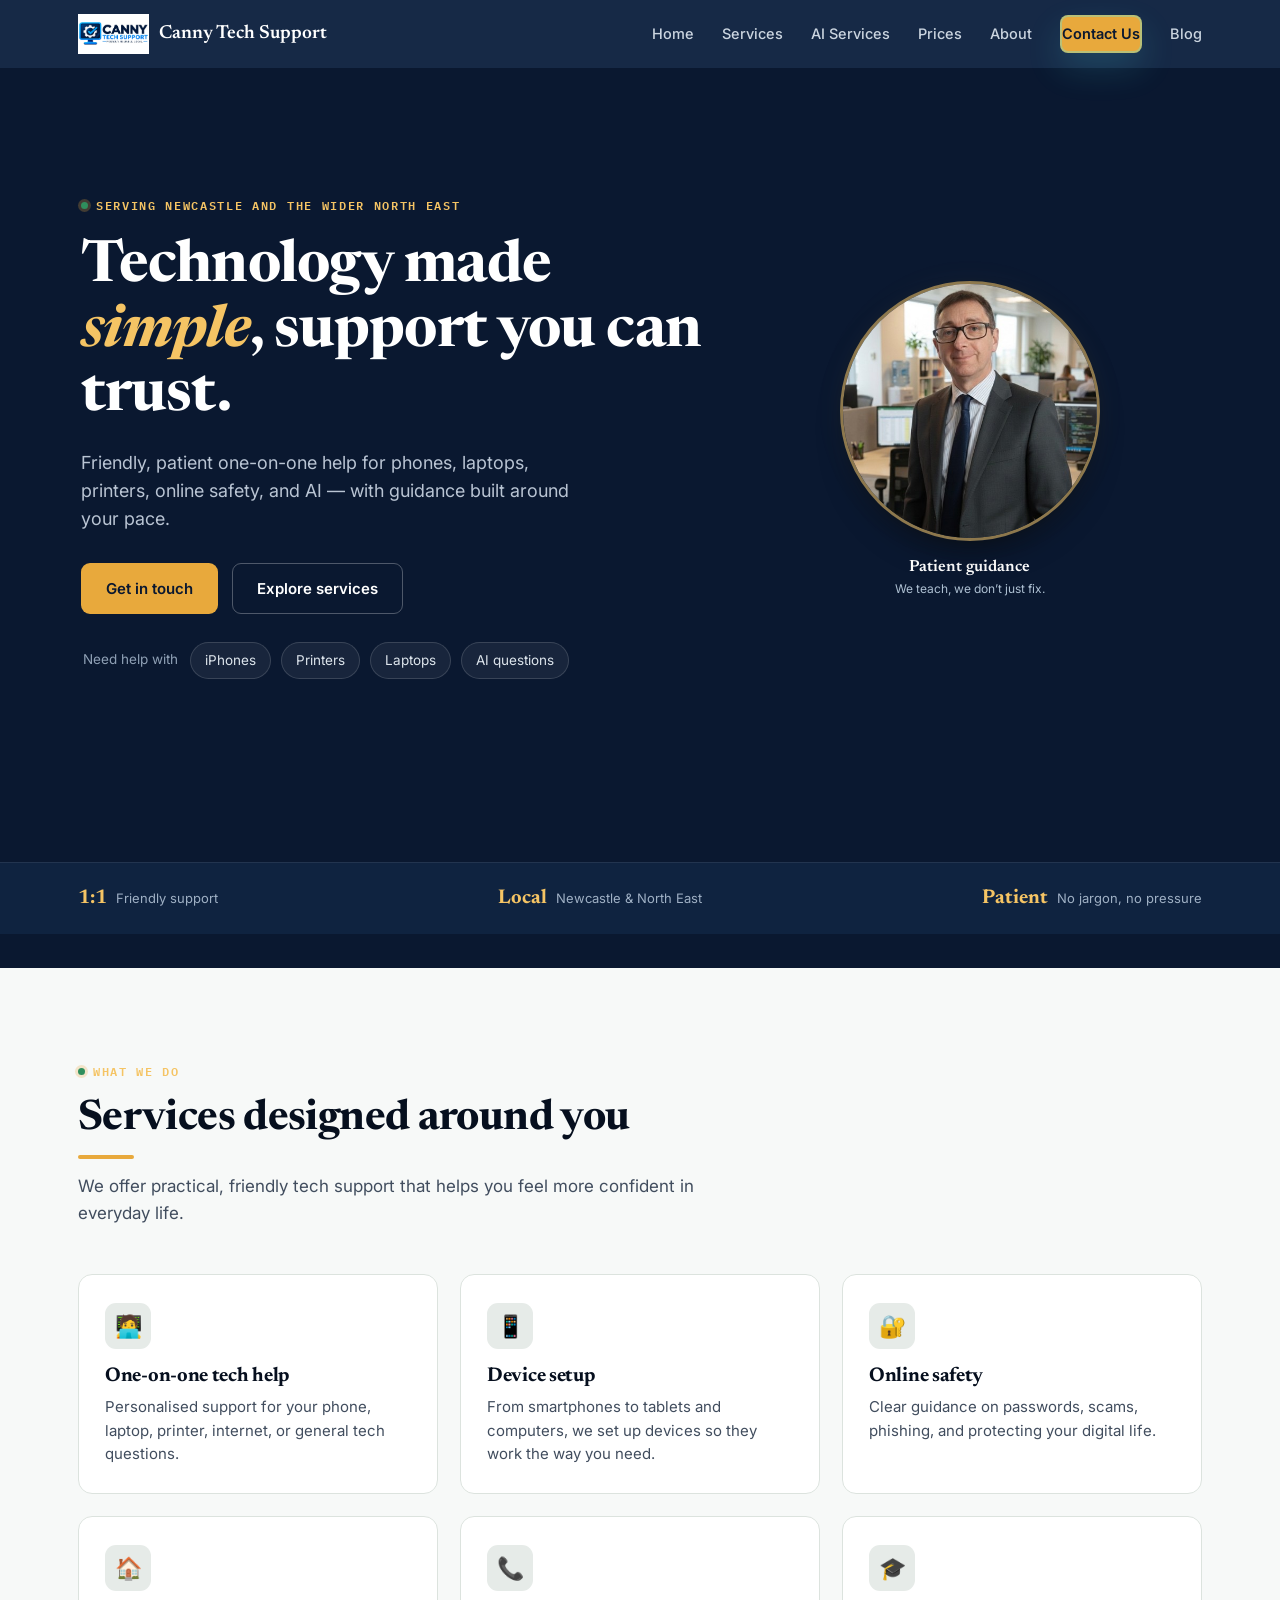
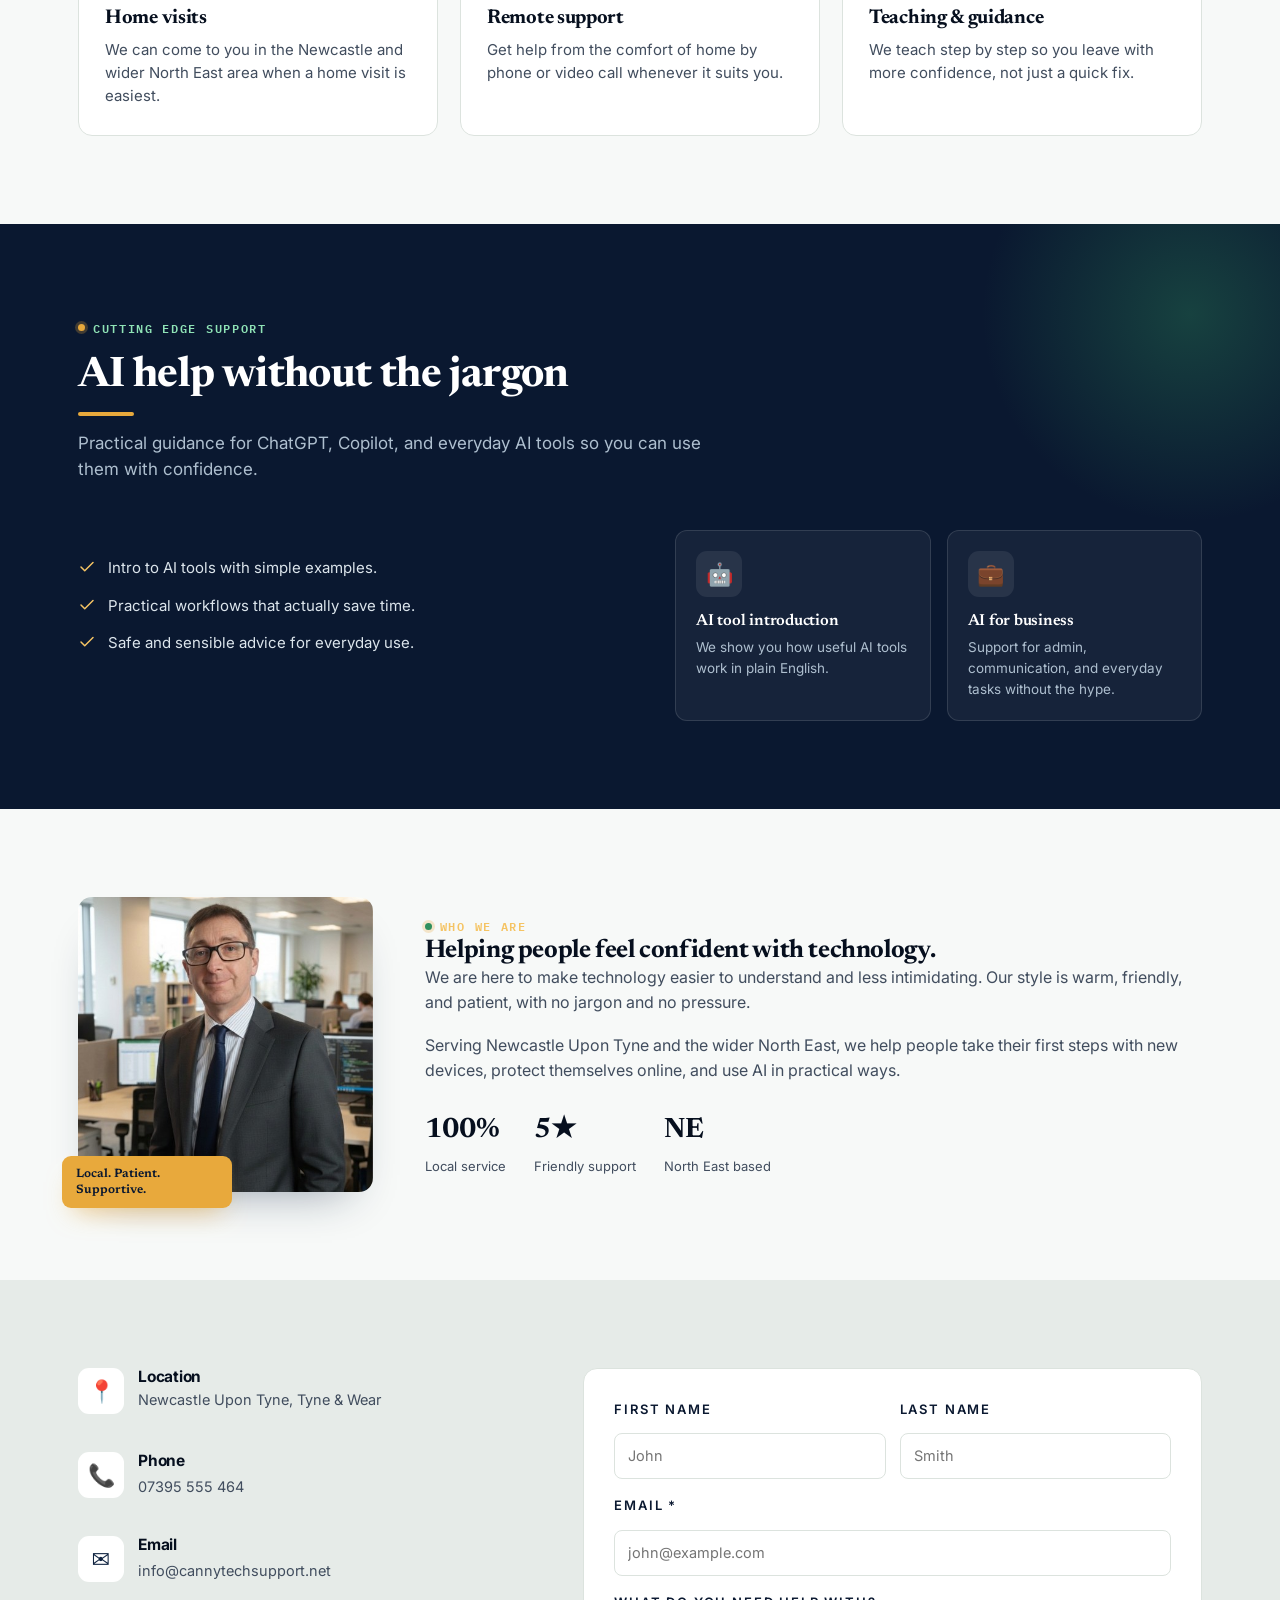
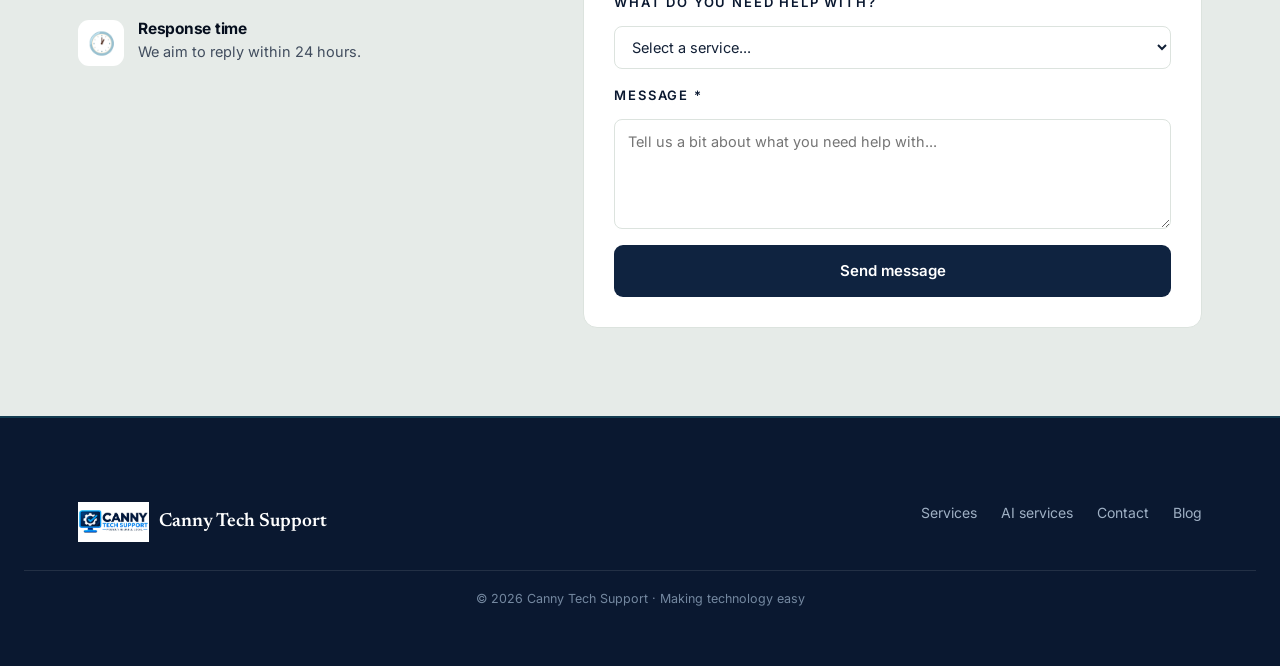
==== commit 40b7df7c: "Replace logo references: use img/canny-logo.png across site" ====
--- a/index.html
+++ b/index.html
@@ -21,7 +21,7 @@
   <header>
     <div class="nav-inner">
       <a href="#home" class="logo" aria-label="Canny Tech Support home">
-        <img src="img/CTS_Logo.png" alt="Canny Tech Support logo">
+        <img src="img/Canny_Tech_Logo_SM (Small).JPG" alt="Canny Tech Support logo">
         <span>Canny Tech Support</span>
       </a>
       <nav class="links" aria-label="Main navigation">
@@ -256,7 +256,7 @@
   <footer>
     <div class="foot-inner">
       <a href="#home" class="logo footer-logo">
-        <img src="img/CTS_Logo.png" alt="Canny Tech Support logo">
+        <img src="img/Canny_Tech_Logo_SM (Small).JPG" alt="Canny Tech Support logo">
         <span>Canny Tech Support</span>
       </a>
       <div class="foot-links">
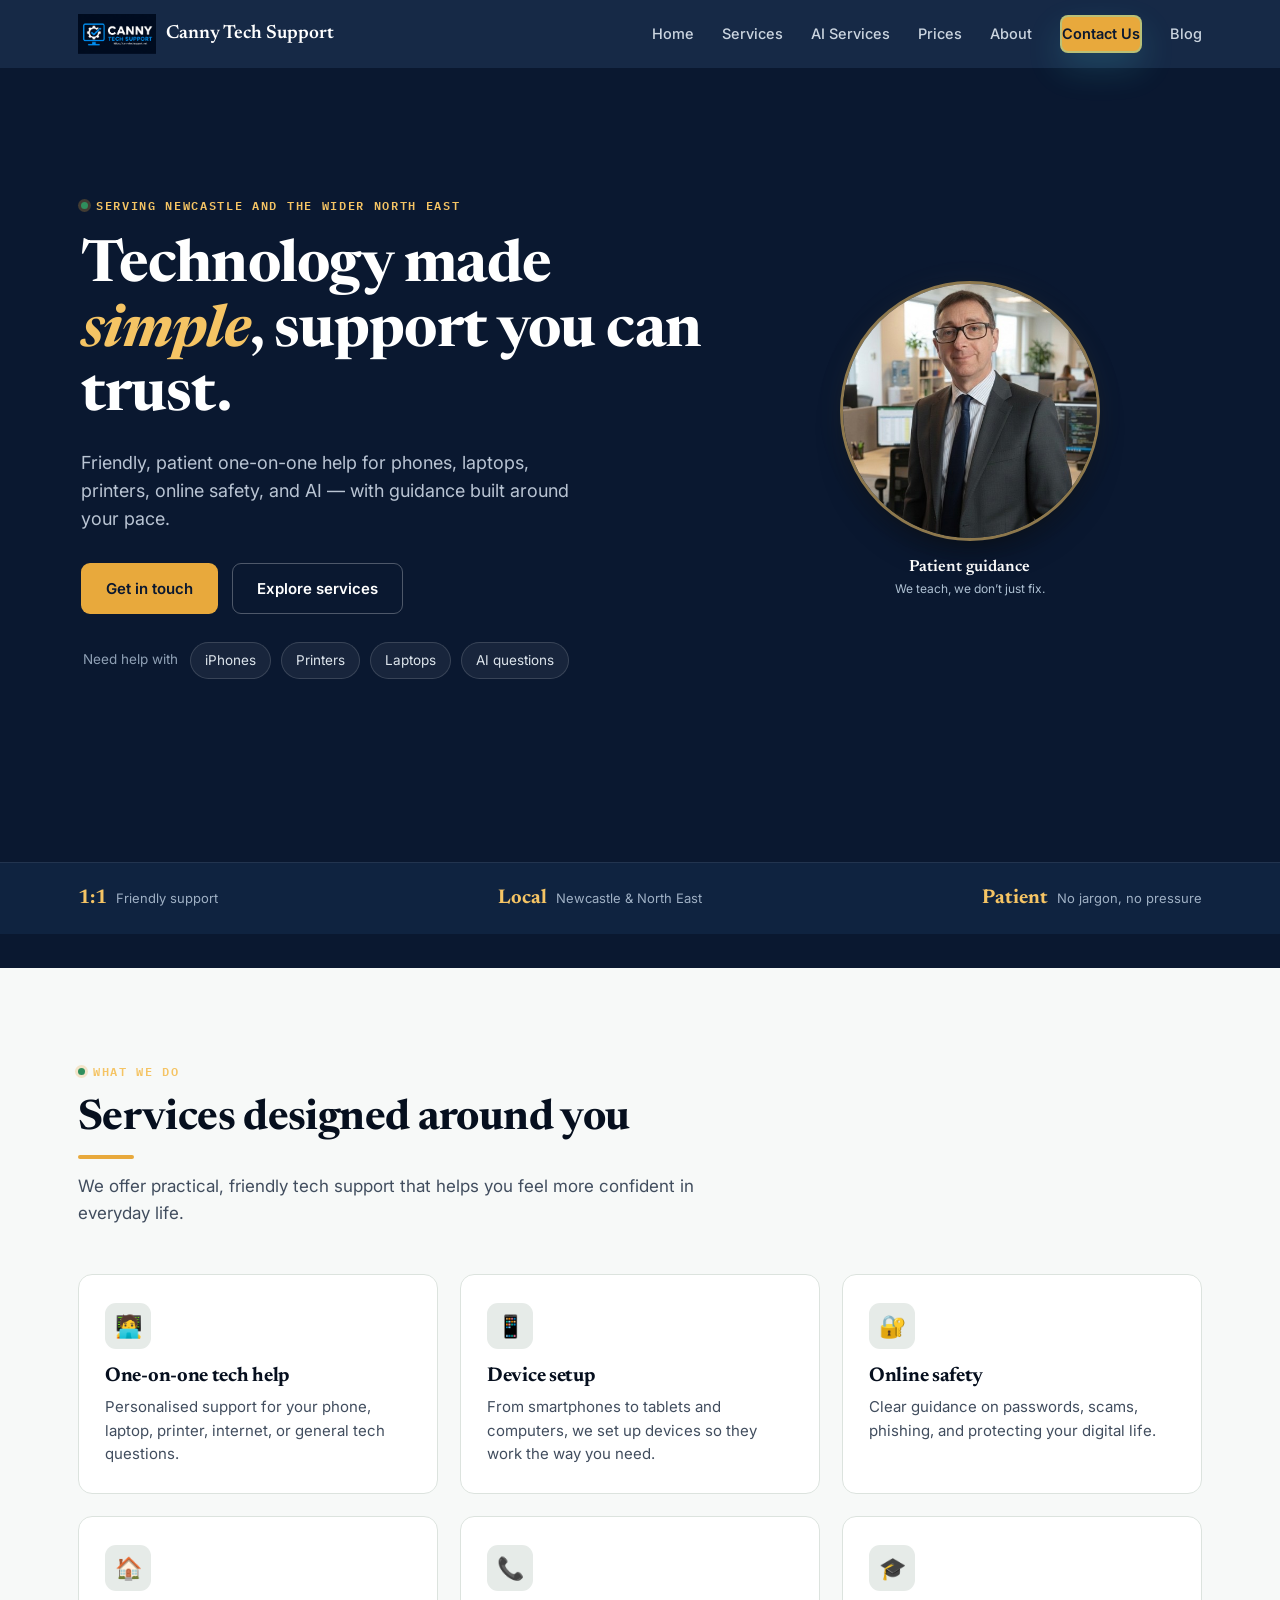
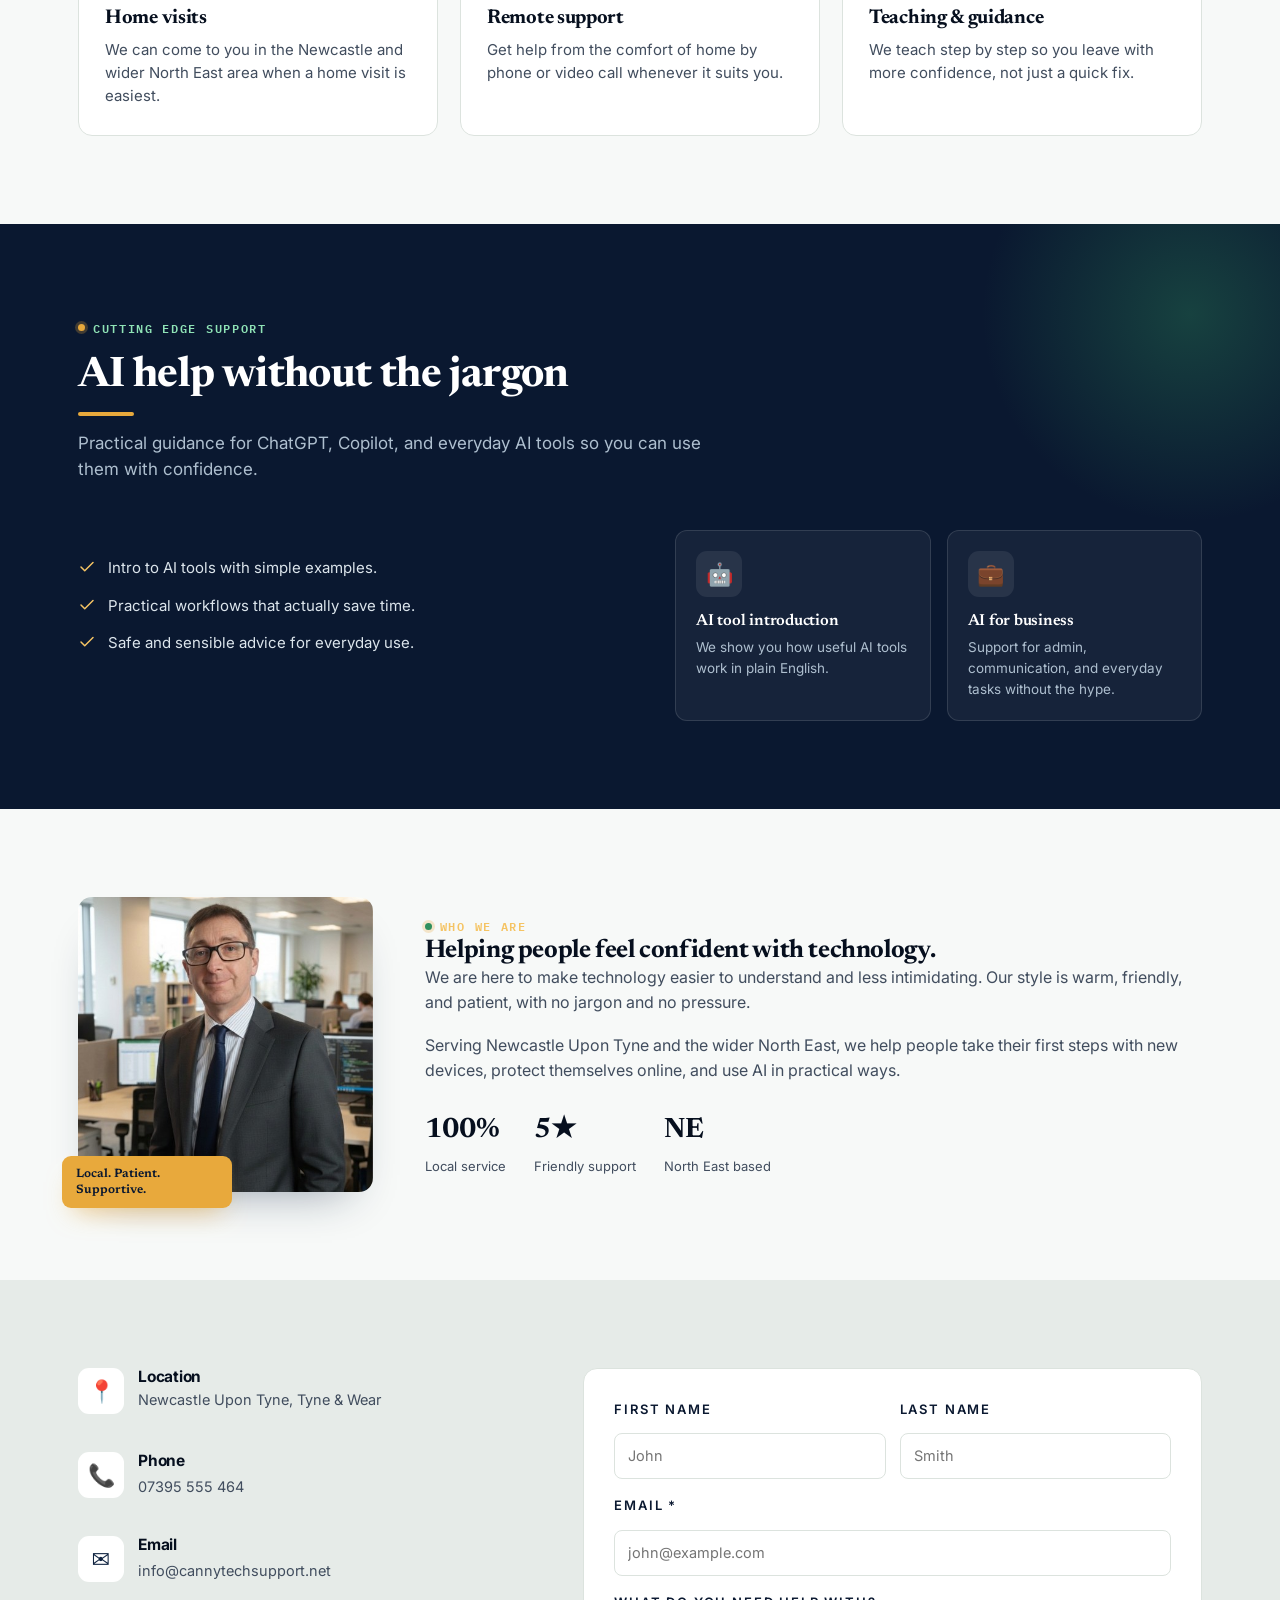
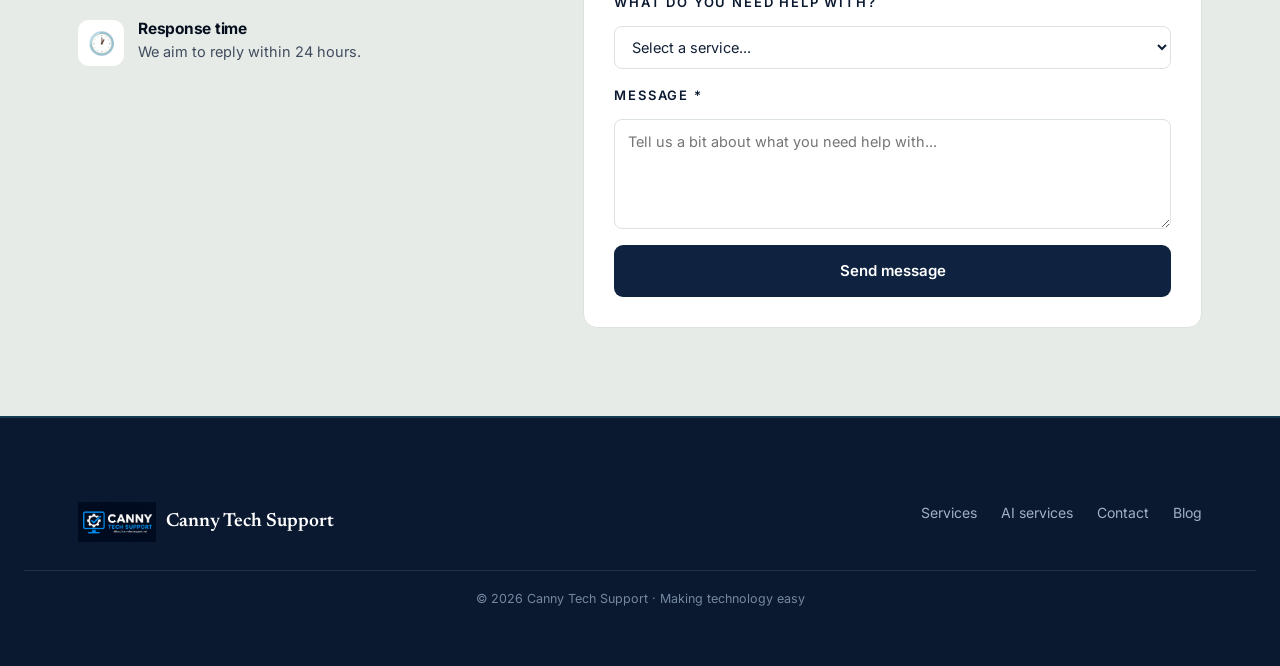
==== commit 9fe8d252: "Update site content and assets" ====
--- a/index.html
+++ b/index.html
@@ -21,7 +21,7 @@
   <header>
     <div class="nav-inner">
       <a href="#home" class="logo" aria-label="Canny Tech Support home">
-        <img src="img/Canny_Tech_Logo_SM (Small).JPG" alt="Canny Tech Support logo">
+        <img src="img/CTS_Logo_N (Small).png" alt="Canny Tech Support logo">
         <span>Canny Tech Support</span>
       </a>
       <nav class="links" aria-label="Main navigation">
@@ -256,7 +256,7 @@
   <footer>
     <div class="foot-inner">
       <a href="#home" class="logo footer-logo">
-        <img src="img/Canny_Tech_Logo_SM (Small).JPG" alt="Canny Tech Support logo">
+        <img src="img/CTS_Logo_N (Small).png" alt="Canny Tech Support logo">
         <span>Canny Tech Support</span>
       </a>
       <div class="foot-links">
